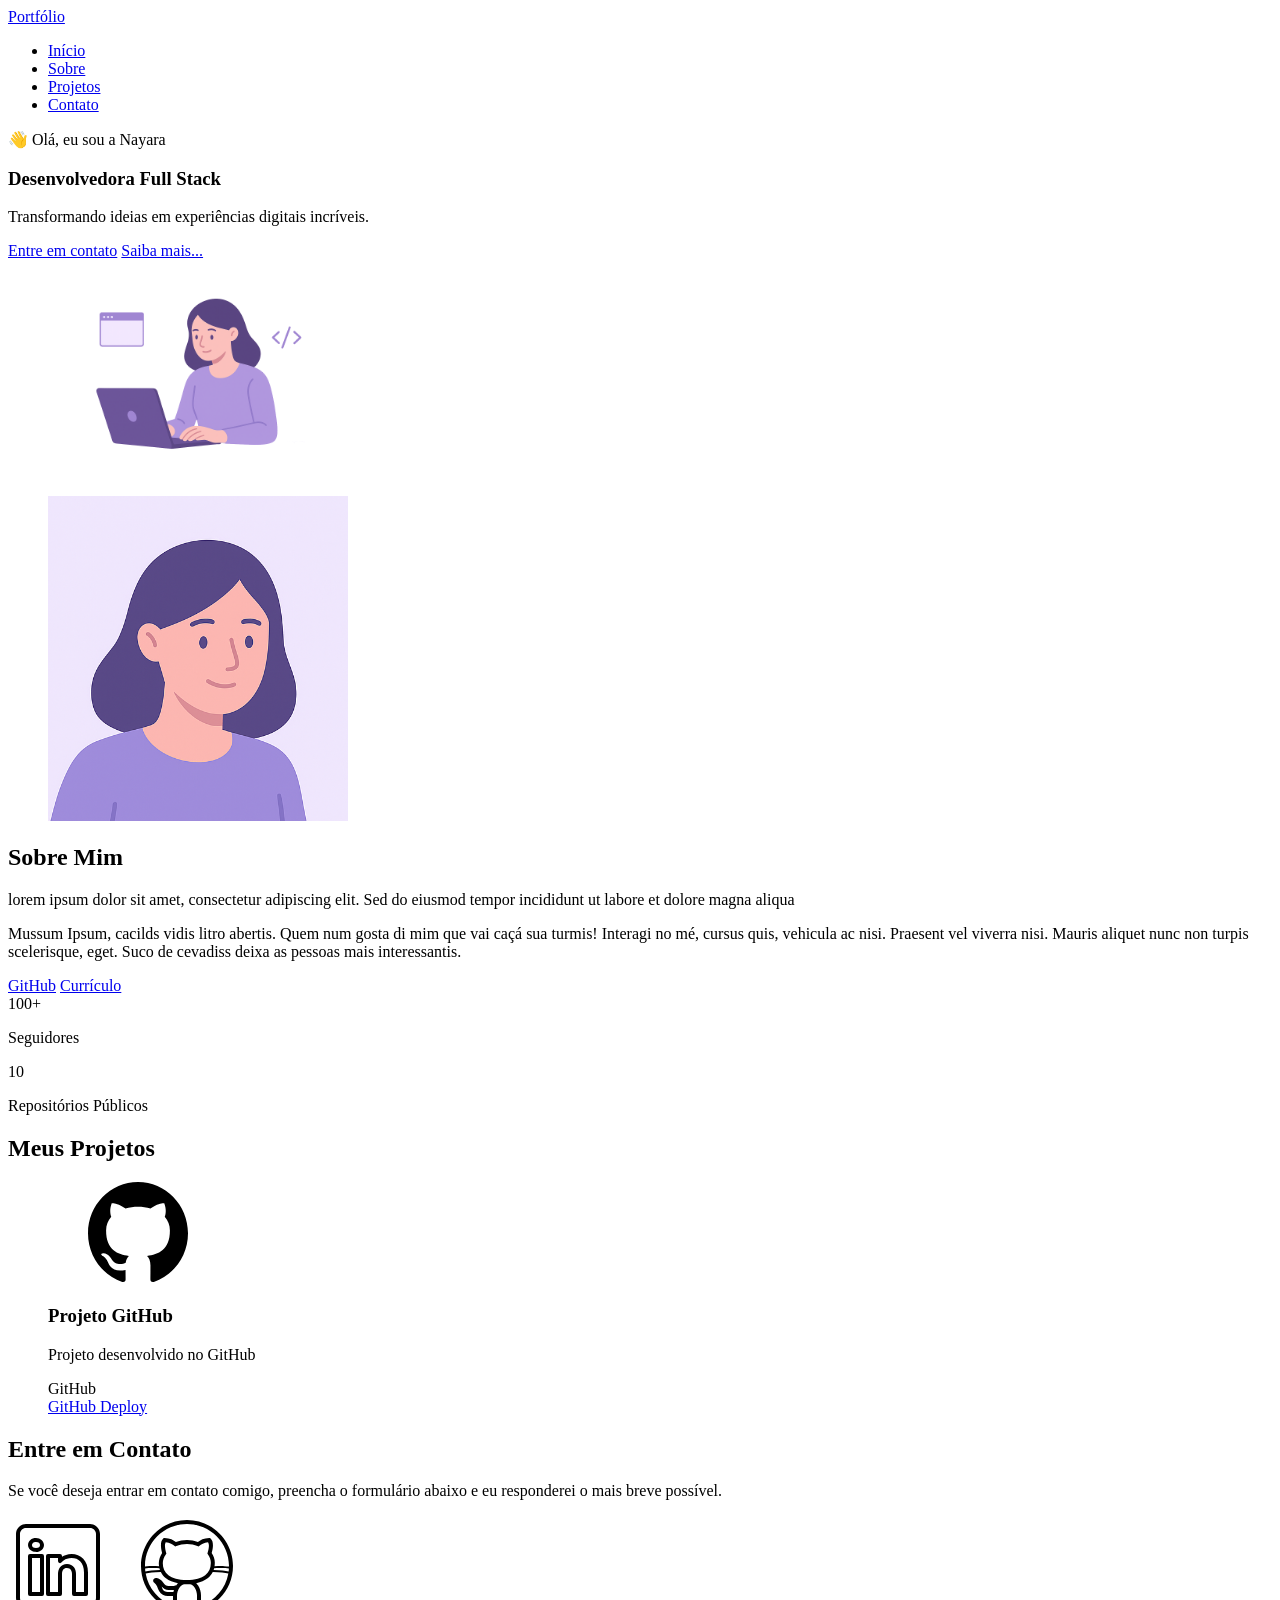
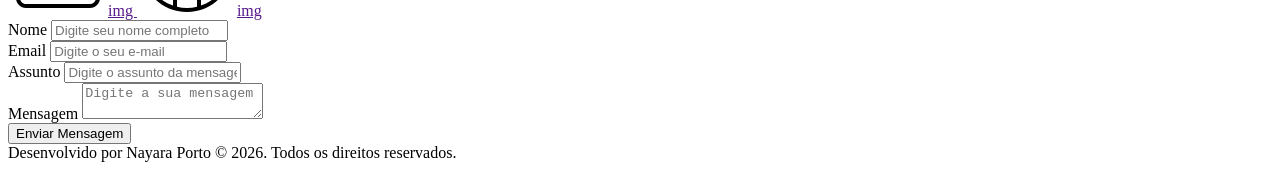
==== index.html @ 45e5b494 ":sparkles: Construção da index" ====
<!DOCTYPE html>
<html lang="pt-br">

<head>

    <meta charset="UTF-8">
    <meta name="viewport" content="width=device-width, initial-scale=1.0">
    <meta name="author" content="Nayara Porto">
    <meta name="robots" content="Portfólio Pessoal da Nayara Porto, 
                desenvolvedor Full Stack especializado em criar experiências 
                digitais incríveis. Conheça meus projetos e entre em contato.">
    <meta name="robots" content="index, follow">

    <link rel="rel" type="image/svg+xml" href="assets/img/favicon.svg">


    <title>Portifólio da Nayara</title>
</head>

<body>
    <!-- Cabeçalho da página -->
    <header>
        <div class="menu-content">
            <!-- Título do Cabeçalho -->
            <a href="index.html" id="titulo">Portfólio</a>

            <!-- Menu de Navegação -->
            <nav>
                <ul class="menu-list">
                    <li><a href="#hero">Início</a></li>
                    <li><a href="#about">Sobre</a></li>
                    <li><a href="#projects">Projetos</a></li>
                    <li><a href="#contact">Contato</a></li>
                </ul>
            </nav>
        </div>
    </header>

    <!-- Seção Principal da Página -->
    <main>
        <section id="hero" class="section-container hero-container">

            <!-- Boas Vindas -->
            <article>
                <span>👋 Olá, eu sou a Nayara</span>
                <h1>Desenvolvedora Full Stack</h1>
                <p>Transformando ideias em experiências digitais incríveis.</p>

                <div class="buttons-container">
                    <a href="#contact" class="botao">Entre em contato</a>
                    <a href="#about" class="botao-outline">Saiba mais...</a>
                </div>

            </article>

            <!-- imagem da Seção Hero -->
            <figure class="hero-image">
                <img src="assets/img/foto_dev_woman.svg" alt="Foto do autor do site" class="float-animation"
                    width="300px">
            </figure>
        </section>

        <!-- Seção Sobre Mim -->
        <section id="about" class="section-container about-container">

            <!-- Imagem da Seção Sobre -->
            <figure class="about-image">
                <img src="assets/img/avatar_dev_woman.svg" alt="Foto - Perfil do autor do site" width="300px">
            </figure>

            <!-- Conteúdo da Seção Sobre -->
            <article class="about-content">
                <h2>Sobre Mim</h2>
                <p>lorem ipsum dolor sit amet, consectetur adipiscing elit. Sed do eiusmod tempor incididunt ut labore
                    et dolore magna aliqua
                </p>
                <p>Mussum Ipsum, cacilds vidis litro abertis. Quem num gosta di mim que vai caçá sua turmis! Interagi no
                    mé, cursus quis, vehicula ac nisi. Praesent vel viverra nisi. Mauris aliquet nunc non turpis
                    scelerisque, eget. Suco de cevadiss deixa as pessoas mais interessantis.</p>

                <!-- Links (GitHub + Cúrriculo) -->
                <div class="about-button-data">

                    <!-- Links -->
                    <div class="buttons-container">
                        <a href="#" target="_blank" class="botao">GitHub</a>
                        <a href="#" target="_blank" class="botao-outline">Currículo</a>
                    </div>

                    <!-- Dados - repositório GitHub -->
                    <div class="data-container">

                        <!-- Número de Seguidores -->
                        <div class="data-item">
                            <span class="data-number">100+</span>
                            <p class="data-label">Seguidores</p>
                        </div>

                        <!-- Número de Repositórios Públicos -->
                        <div class="data-item">
                            <span class="data-number">10</span>
                            <p class="data-label">Repositórios Públicos</p>
                        </div>

                    </div>
                </div>
            </article>
        </section>

        <section id="projects">
            <h2>Meus Projetos</h2>

            <!-- Swiper Container -->
            <div class="swiper projects-swiper">
                <div class="swiper-wrapper">

                    <figure class="swiper-slide">

                        <article class="project-card">

                            <!-- Ícone da Tecnologia padrão do projeto -->
                            <figure class="project-image">
                                <img src="./assets/icons/languages/github.svg" alt="Ícone do GitHub" width="100px">
                            </figure>

                            <!-- Conteúdo do Projeto -->
                            <div class="project-content">

                                <h3>Projeto GitHub</h3>
                                <p>Projeto desenvolvido no GitHub</p>

                                <!-- Tags do Projeto -->
                                <div class="project-tags">
                                    <span class="tag">GitHub</span>
                                </div>

                                <!-- Links do Projeto -->
                                <div class="project-buttons">
                                    <a href="#" target="_blank" class="botao botao-sm">
                                        GitHub
                                    </a>
                                    <a href="#" target="_blank" class="botao-outline botao-sm">
                                        Deploy
                                    </a>
                                </div>

                            </div>

                        </article>

                </div>

            </div>

            <!-- Botões de Navegação -->
            <div class="swiper-button-next"></div>
            <div class="swiper-button-prev"></div>

            <!-- Paginação -->
            <div class="swiper-pagination"></div>

            </div>
        </section>

        <section id="contact" class="section-container contact-container">
            
            <!-- Redes Sociais -->
            <article>
                <h2>Entre em Contato</h2>
                <p>Se você deseja entrar em contato comigo, preencha o formulário abaixo e eu responderei o mais breve possível.</p>

                <!-- Links para Redes Sociais -->
                 <div class="social-container">
                    <a href="" target="_blank">
                        <img src="./assets/icons/social/linkedin.svg" alt="Link para o LinkedIn">img
                    </a>
                    <a href="" target="_blank">
                        <img src="./assets/icons/social/github.svg" alt="Link para o GitHub">img
                    </a>
                 </div>
            </article>
                <!-- Formulário de Contato -->
                <form id="formulario">
                    
                    <label for="nome">Nome</label>
                    <input type="text" id="nome" name="nome" required placeholder="Digite seu nome completo">
                    <span id="nome-error"></span>
                    <br>
                    <label for="email">Email</label>
                    <input type="email" id="email" name="email" required placeholder="Digite o seu e-mail">
                    <span id="erro-email"></span>
                    <br>
                    <label for="assunto">Assunto</label>
                    <input type="text" id="assunto" name="assunto" required placeholder="Digite o assunto da mensagem">
                    <span id="erro-assunto"></span>
                    <br>
                    <label for="mensagem">Mensagem</label>
                    <textarea id="mensagem" name="mensagem" required placeholder="Digite a sua mensagem"></textarea>
                    <span id="erro-mensagem"></span>
                    <br>
                    <button type="submit" class="botao">Enviar Mensagem</button>

                </form>
            
        </section>
        
    </main>

    <!-- Rodapé da página -->
    <footer>
        Desenvolvido por Nayara Porto &copy; 2026. Todos os direitos reservados.
    </footer>

</body>

</html>
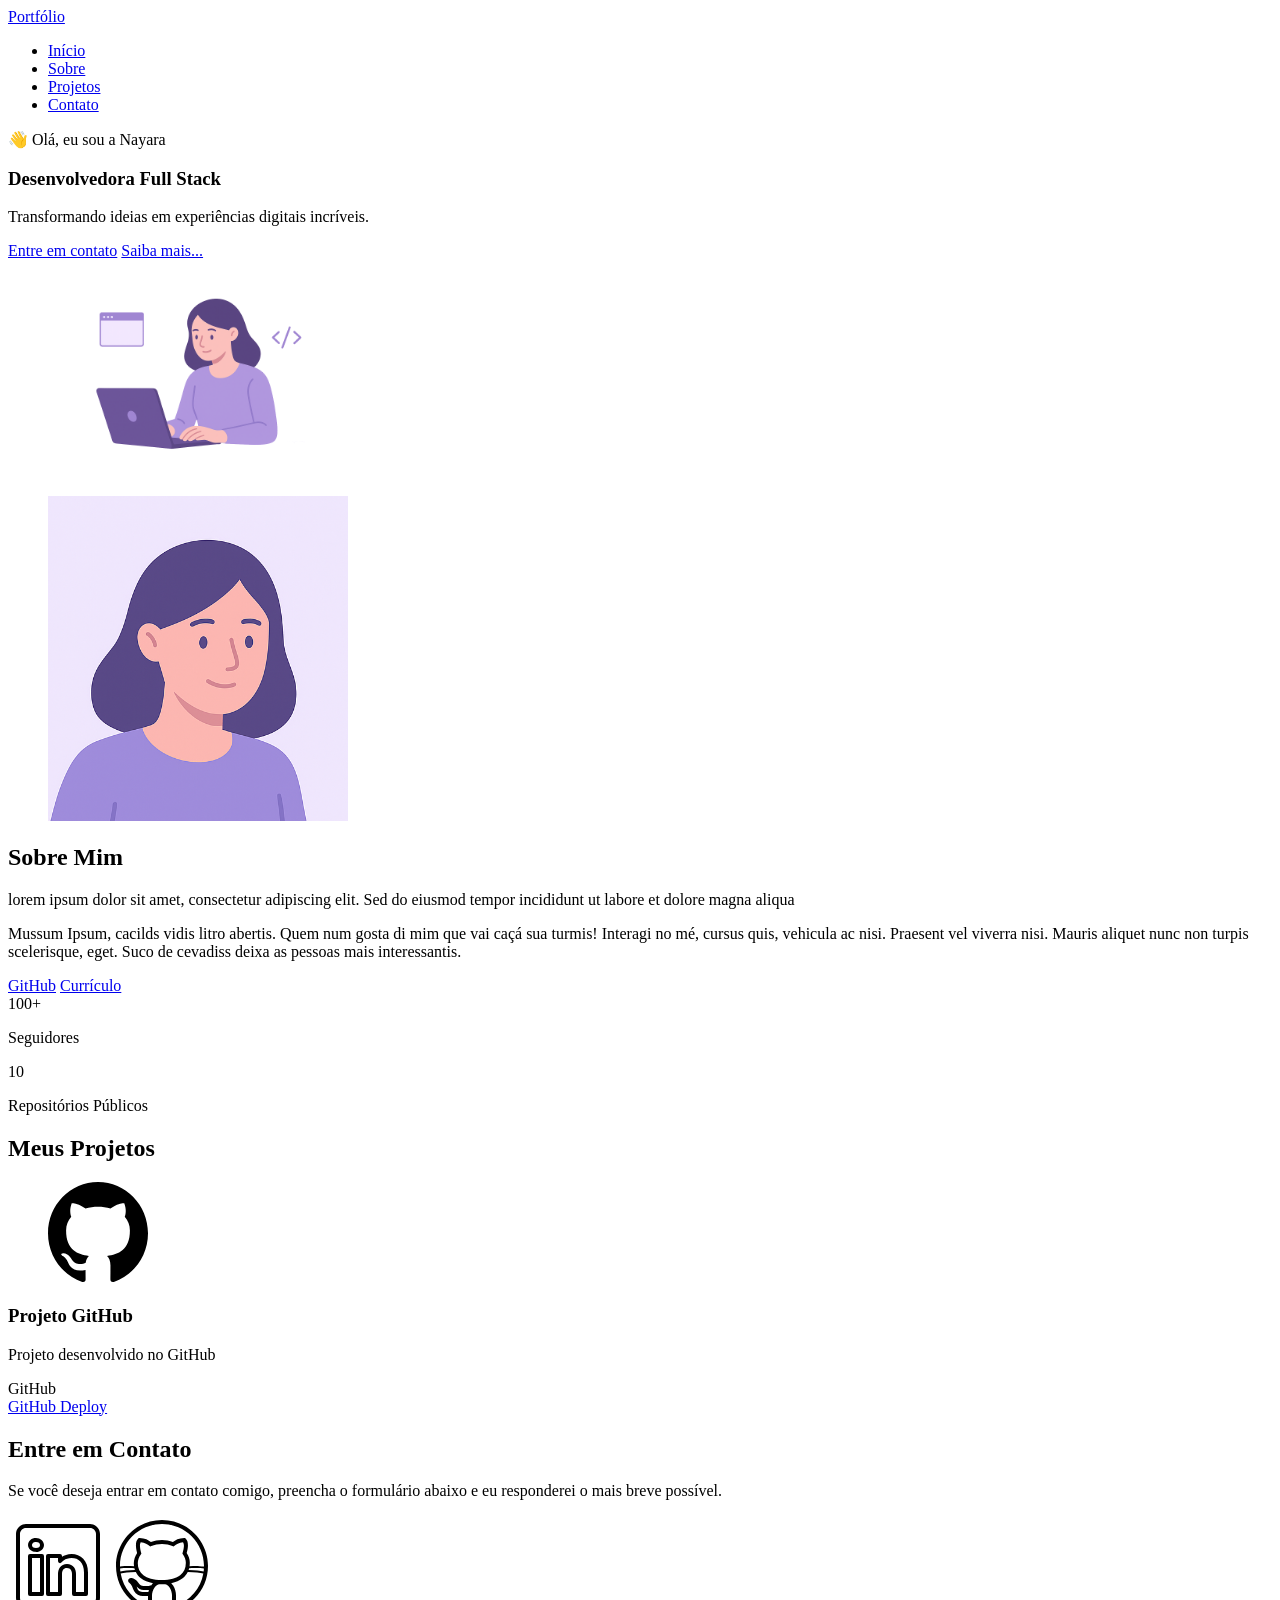
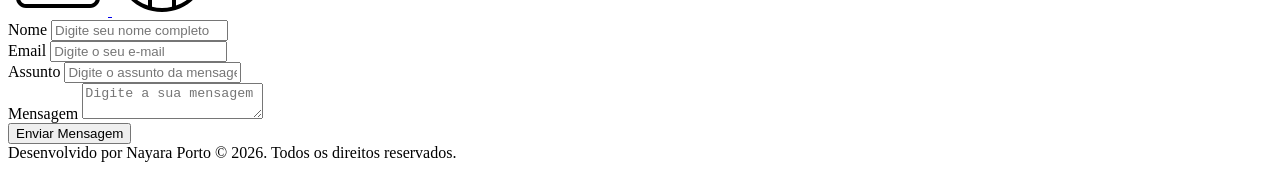
==== commit 0eac399b: "🐛 FIX: Correção da Página Index" ====
--- a/index.html
+++ b/index.html
@@ -11,8 +11,7 @@
                 digitais incríveis. Conheça meus projetos e entre em contato.">
     <meta name="robots" content="index, follow">
 
-    <link rel="rel" type="image/svg+xml" href="assets/img/favicon.svg">
-
+    <link rel="icon" type="image/svg+xml" href="./assets/img/favicon.svg">
 
     <title>Portifólio da Nayara</title>
 </head>
@@ -114,7 +113,7 @@
             <div class="swiper projects-swiper">
                 <div class="swiper-wrapper">
 
-                    <figure class="swiper-slide">
+                    <div class="swiper-slide">
 
                         <article class="project-card">
 
@@ -148,6 +147,8 @@
 
                         </article>
 
+                    </div>
+
                 </div>
 
             </div>
@@ -163,47 +164,48 @@
         </section>
 
         <section id="contact" class="section-container contact-container">
-            
+
             <!-- Redes Sociais -->
             <article>
                 <h2>Entre em Contato</h2>
-                <p>Se você deseja entrar em contato comigo, preencha o formulário abaixo e eu responderei o mais breve possível.</p>
+                <p>Se você deseja entrar em contato comigo, preencha o formulário abaixo e eu responderei o mais breve
+                    possível.</p>
 
                 <!-- Links para Redes Sociais -->
-                 <div class="social-container">
-                    <a href="" target="_blank">
-                        <img src="./assets/icons/social/linkedin.svg" alt="Link para o LinkedIn">img
+                <div class="social-container">
+                    <a href="https://www.linkedin.com/in/nayarabastos" target="_blank">
+                        <img src="./assets/icons/social/linkedin.svg" alt="Link para o LinkedIn">
                     </a>
-                    <a href="" target="_blank">
-                        <img src="./assets/icons/social/github.svg" alt="Link para o GitHub">img
+                    <a href="https://github.com/nayarabastos" target="_blank">
+                        <img src="./assets/icons/social/github.svg" alt="Link para o GitHub">
                     </a>
-                 </div>
+                </div>
             </article>
-                <!-- Formulário de Contato -->
-                <form id="formulario">
-                    
-                    <label for="nome">Nome</label>
-                    <input type="text" id="nome" name="nome" required placeholder="Digite seu nome completo">
-                    <span id="nome-error"></span>
-                    <br>
-                    <label for="email">Email</label>
-                    <input type="email" id="email" name="email" required placeholder="Digite o seu e-mail">
-                    <span id="erro-email"></span>
-                    <br>
-                    <label for="assunto">Assunto</label>
-                    <input type="text" id="assunto" name="assunto" required placeholder="Digite o assunto da mensagem">
-                    <span id="erro-assunto"></span>
-                    <br>
-                    <label for="mensagem">Mensagem</label>
-                    <textarea id="mensagem" name="mensagem" required placeholder="Digite a sua mensagem"></textarea>
-                    <span id="erro-mensagem"></span>
-                    <br>
-                    <button type="submit" class="botao">Enviar Mensagem</button>
-
-                </form>
-            
-        </section>
-        
+            <!-- Formulário de Contato -->
+            <form id="formulario">
+
+                <label for="nome">Nome</label>
+                <input type="text" id="nome" name="nome" required placeholder="Digite seu nome completo">
+                <span id="nome-error"></span>
+                <br>
+                <label for="email">Email</label>
+                <input type="email" id="email" name="email" required placeholder="Digite o seu e-mail">
+                <span id="erro-email"></span>
+                <br>
+                <label for="assunto">Assunto</label>
+                <input type="text" id="assunto" name="assunto" required placeholder="Digite o assunto da mensagem">
+                <span id="erro-assunto"></span>
+                <br>
+                <label for="mensagem">Mensagem</label>
+                <textarea id="mensagem" name="mensagem" required placeholder="Digite a sua mensagem"></textarea>
+                <span id="erro-mensagem"></span>
+                <br>
+                <button type="submit" class="botao">Enviar Mensagem</button>
+
+            </form>
+
+        </section>
+
     </main>
 
     <!-- Rodapé da página -->
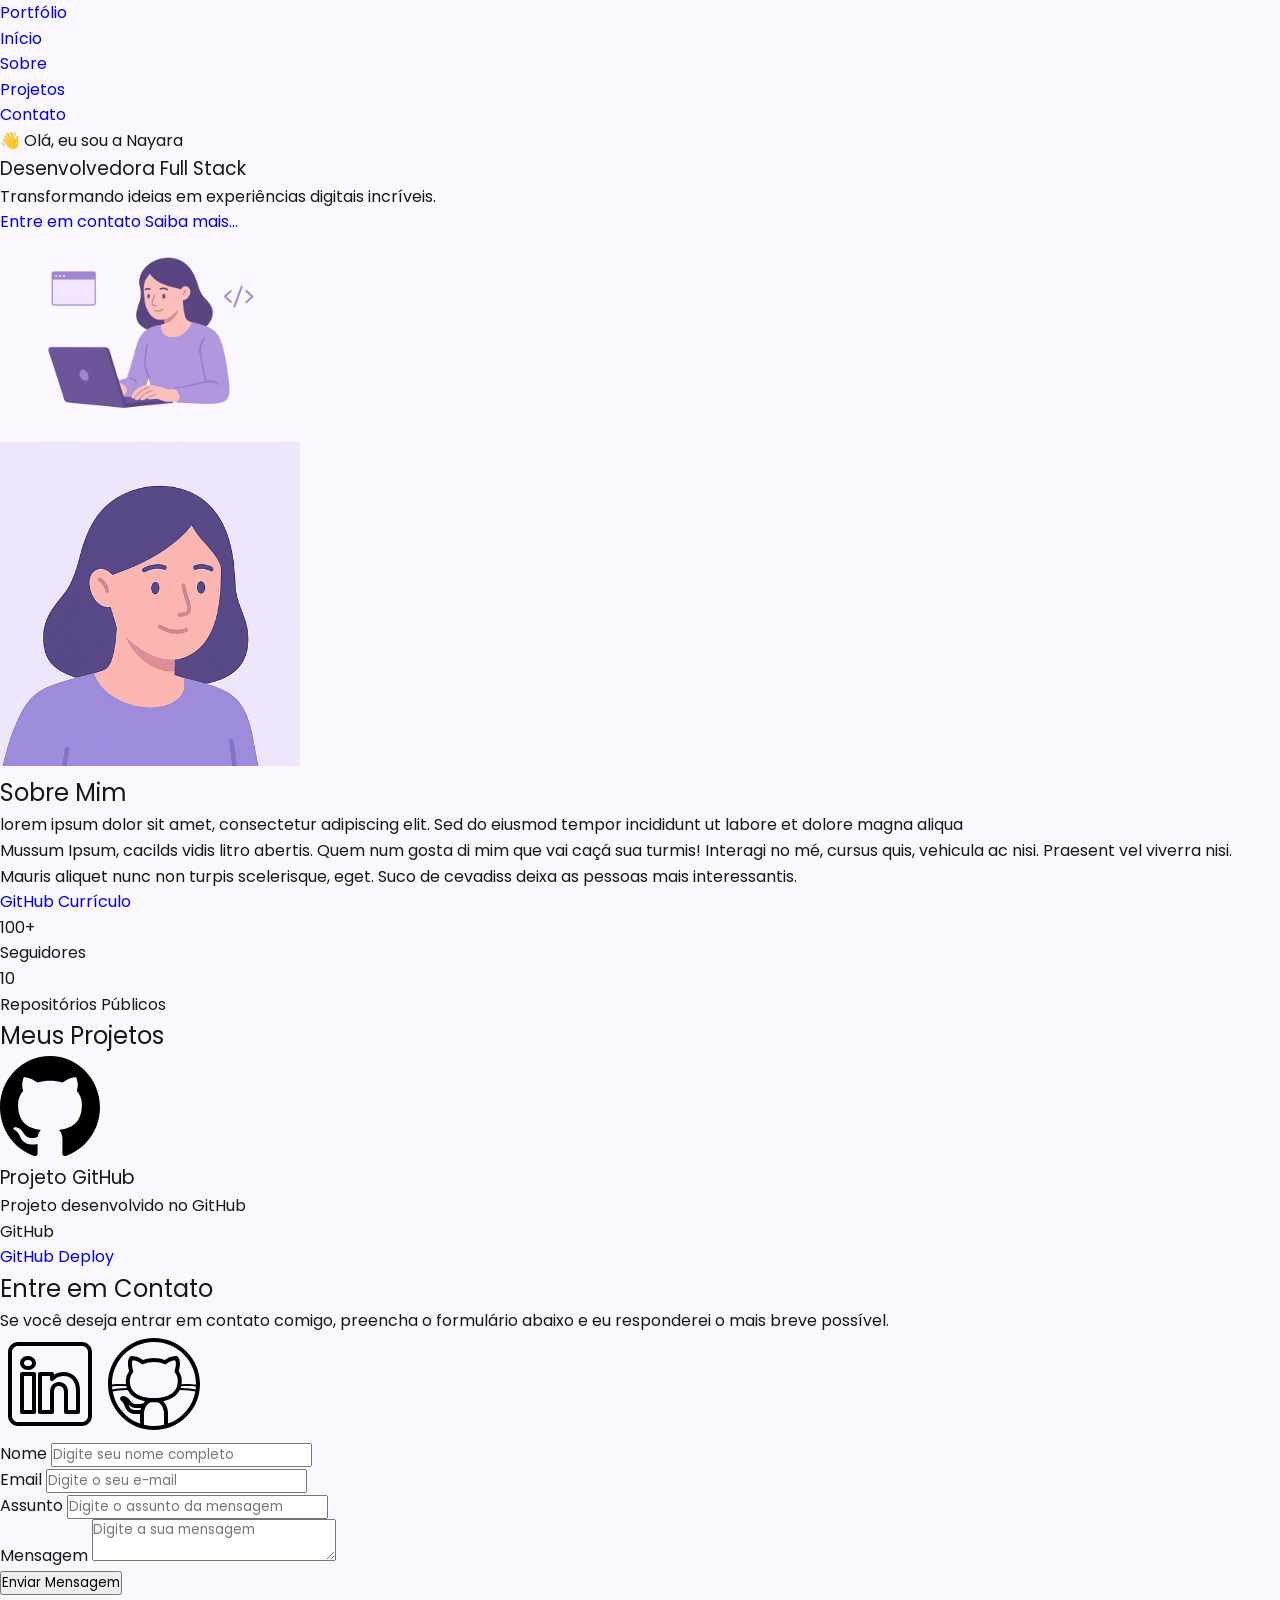
==== commit 276b4e99: "💄 UI: Estilização da Página" ====
--- a/index.html
+++ b/index.html
@@ -2,6 +2,13 @@
 <html lang="pt-br">
 
 <head>
+
+    <!-- Fontes do Google -->
+    <link rel="preconnect" href="https://fonts.googleapis.com">
+    <link rel="preconnect" href="https://fonts.gstatic.com" crossorigin>
+
+    <!-- Fonte do Google - Poppins -->
+    <link href="https://fonts.googleapis.com/css2?family=Poppins&display=swap" rel="stylesheet">
 
     <meta charset="UTF-8">
     <meta name="viewport" content="width=device-width, initial-scale=1.0">
@@ -12,6 +19,9 @@
     <meta name="robots" content="index, follow">
 
     <link rel="icon" type="image/svg+xml" href="./assets/img/favicon.svg">
+
+    <!-- CSS principal da Página -->
+    <link rel="stylesheet" href="./assets/css/styles.css">
 
     <title>Portifólio da Nayara</title>
 </head>
--- a/assets/css/styles.css
+++ b/assets/css/styles.css
@@ -0,0 +1,76 @@
+* {
+    margin: 0;
+    padding: 0;
+    box-sizing: border-box;
+    font-family: 'Poppins', sans-serif;
+    font-weight: 400;
+    text-decoration: none;
+    outline: none;
+}
+
+/* Variáveis */
+:root {
+    /* Paleta de Cores - Purple */
+    --purple-50: #f4eaff;
+    --purple-100: #e9dcfa;
+    --purple-200: #cdb3f0;
+    --purple-300: #b186e5;
+    --purple-400: #9460db;
+    --purple-500: #6b36c8;
+    --purple-600: #5b2ca0;
+    --purple-700: #4c2177;
+    --purple-800: #441f88;
+    --purple-900: #2a0e4d;
+    --purple-950: #1a0730;
+ 
+    /* Cores Neutras */
+    --gray-200: #e8e8e8;
+    --gray-400: #505861;
+    --black: #171717;
+    --white: #FAF7FF;
+ 
+    /* Cores de Estado */
+    --error: #e63946;
+ 
+    /* Sombras */
+    --shadow-sm: 0 0.25rem 0.5rem rgba(0, 0, 0, 0.05);
+    --shadow-md: 0 0.25rem 0.75rem rgba(107, 54, 200, 0.3);
+    --shadow-lg: 0 0.5rem 1.5rem rgba(107, 54, 200, 0.2);
+ 
+    /* Espaçamentos */
+    --spacing-xs: 0.5rem;
+    --spacing-sm: 1rem;
+    --spacing-md: 1.5rem;
+    --spacing-lg: 2rem;
+    --spacing-xl: 3rem;
+    --spacing-2xl: 4rem;
+ 
+    /* Tamanhos de Fonte */
+    --text-sm: 0.75rem;
+    --text-base: 1rem;
+    --text-lg: 1.25rem;
+    --text-xl: 1.5rem;
+    --text-2xl: 2rem;
+    --text-3xl: 2.5rem;
+ 
+    /* Border Radius */
+    --radius-sm: 0.25rem;
+    --radius-md: 0.5rem;
+    --radius-lg: 1rem;
+    --radius-xl: 2rem;
+    --radius-full: 50%;
+ 
+    /* Animação Padrão */
+    --transition-default: all 0.3s ease;
+}
+
+html {
+    scroll-behavior: smooth;
+}
+
+body{
+    min-height: 100vh;
+    background-color: var(--white);
+    line-height: 1.6;
+    color: var(--black);
+}
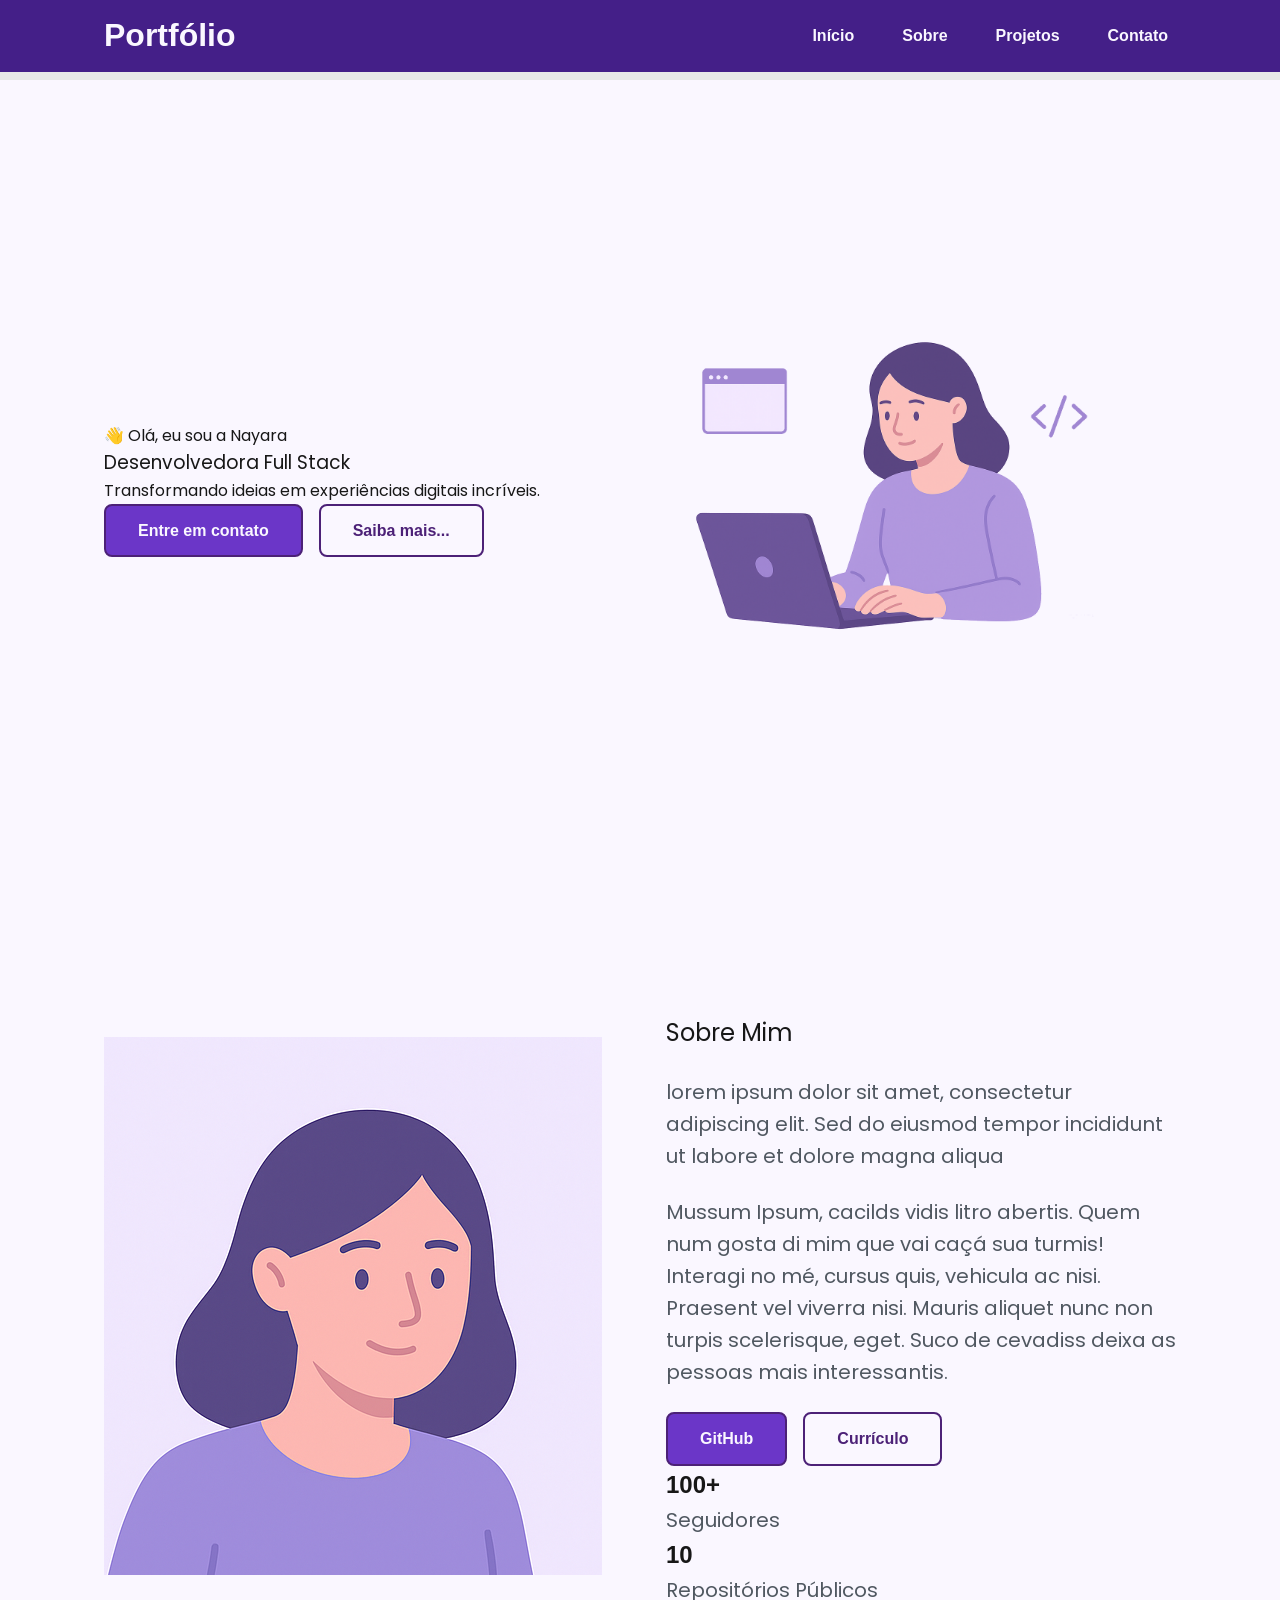
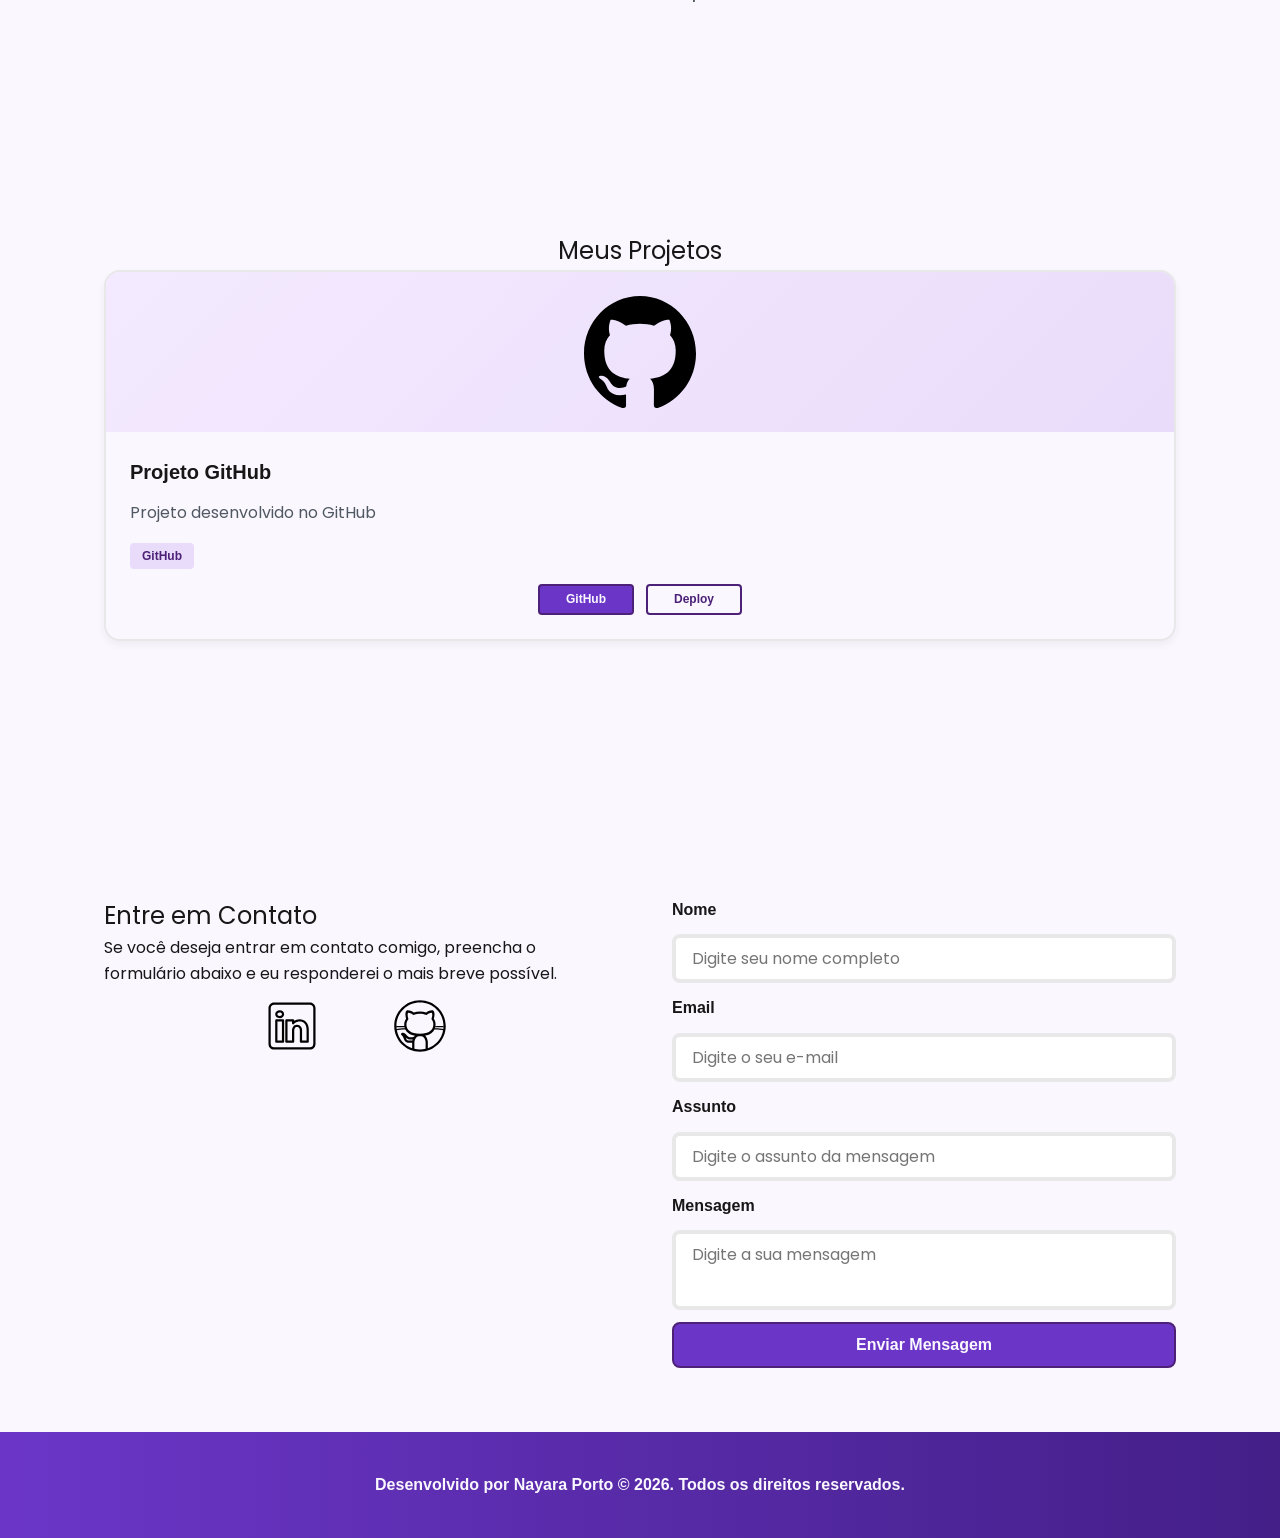
==== commit 5e518f22: "💄 UI:  Finalizando Estilização do Projeto" ====
--- a/index.html
+++ b/index.html
@@ -64,8 +64,7 @@
 
             <!-- imagem da Seção Hero -->
             <figure class="hero-image">
-                <img src="assets/img/foto_dev_woman.svg" alt="Foto do autor do site" class="float-animation"
-                    width="300px">
+                <img src="assets/img/foto_dev_woman.svg" alt="Foto do autor do site" class="float-animation">
             </figure>
         </section>
 
@@ -74,7 +73,7 @@
 
             <!-- Imagem da Seção Sobre -->
             <figure class="about-image">
-                <img src="assets/img/avatar_dev_woman.svg" alt="Foto - Perfil do autor do site" width="300px">
+                <img src="assets/img/avatar_dev_woman.svg" alt="Foto - Perfil do autor do site" >
             </figure>
 
             <!-- Conteúdo da Seção Sobre -->
@@ -116,7 +115,7 @@
             </article>
         </section>
 
-        <section id="projects">
+        <section id="projects" class="section-container projects-container">
             <h2>Meus Projetos</h2>
 
             <!-- Swiper Container -->
@@ -129,7 +128,7 @@
 
                             <!-- Ícone da Tecnologia padrão do projeto -->
                             <figure class="project-image">
-                                <img src="./assets/icons/languages/github.svg" alt="Ícone do GitHub" width="100px">
+                                <img src="./assets/icons/languages/github.svg" alt="Ícone do GitHub">
                             </figure>
 
                             <!-- Conteúdo do Projeto -->
@@ -183,10 +182,10 @@
 
                 <!-- Links para Redes Sociais -->
                 <div class="social-container">
-                    <a href="https://www.linkedin.com/in/nayarabastos" target="_blank">
+                    <a href="https://www.linkedin.com/in/nayara-bastos-porto/" target="_blank" class="social-icon">
                         <img src="./assets/icons/social/linkedin.svg" alt="Link para o LinkedIn">
                     </a>
-                    <a href="https://github.com/nayarabastos" target="_blank">
+                    <a href="https://github.com/nayarabastos" target="_blank" class="social-icon">
                         <img src="./assets/icons/social/github.svg" alt="Link para o GitHub">
                     </a>
                 </div>
@@ -197,23 +196,23 @@
                 <label for="nome">Nome</label>
                 <input type="text" id="nome" name="nome" required placeholder="Digite seu nome completo">
                 <span id="nome-error"></span>
-                <br>
+                
                 <label for="email">Email</label>
                 <input type="email" id="email" name="email" required placeholder="Digite o seu e-mail">
                 <span id="erro-email"></span>
-                <br>
+                
                 <label for="assunto">Assunto</label>
                 <input type="text" id="assunto" name="assunto" required placeholder="Digite o assunto da mensagem">
                 <span id="erro-assunto"></span>
-                <br>
+                
                 <label for="mensagem">Mensagem</label>
                 <textarea id="mensagem" name="mensagem" required placeholder="Digite a sua mensagem"></textarea>
                 <span id="erro-mensagem"></span>
-                <br>
+                
                 <button type="submit" class="botao">Enviar Mensagem</button>
 
             </form>
-
+            
         </section>
 
     </main>
--- a/assets/css/styles.css
+++ b/assets/css/styles.css
@@ -22,21 +22,21 @@
     --purple-800: #441f88;
     --purple-900: #2a0e4d;
     --purple-950: #1a0730;
- 
+
     /* Cores Neutras */
     --gray-200: #e8e8e8;
     --gray-400: #505861;
     --black: #171717;
     --white: #FAF7FF;
- 
+
     /* Cores de Estado */
     --error: #e63946;
- 
+
     /* Sombras */
     --shadow-sm: 0 0.25rem 0.5rem rgba(0, 0, 0, 0.05);
     --shadow-md: 0 0.25rem 0.75rem rgba(107, 54, 200, 0.3);
     --shadow-lg: 0 0.5rem 1.5rem rgba(107, 54, 200, 0.2);
- 
+
     /* Espaçamentos */
     --spacing-xs: 0.5rem;
     --spacing-sm: 1rem;
@@ -44,7 +44,7 @@
     --spacing-lg: 2rem;
     --spacing-xl: 3rem;
     --spacing-2xl: 4rem;
- 
+
     /* Tamanhos de Fonte */
     --text-sm: 0.75rem;
     --text-base: 1rem;
@@ -52,14 +52,14 @@
     --text-xl: 1.5rem;
     --text-2xl: 2rem;
     --text-3xl: 2.5rem;
- 
+
     /* Border Radius */
     --radius-sm: 0.25rem;
     --radius-md: 0.5rem;
     --radius-lg: 1rem;
     --radius-xl: 2rem;
     --radius-full: 50%;
- 
+
     /* Animação Padrão */
     --transition-default: all 0.3s ease;
 }
@@ -68,9 +68,498 @@
     scroll-behavior: smooth;
 }
 
-body{
+body {
+    display: flex;
+    flex-direction: column;
     min-height: 100vh;
     background-color: var(--white);
     line-height: 1.6;
     color: var(--black);
+}
+
+main {
+    flex: 1;
+}
+
+.section-container {
+    max-width: 70rem;
+    margin: 0 auto;
+    padding: var(--spacing-xl) var(--spacing-md);
+    scroll-margin-top: 6rem;
+}
+
+/* Botões */
+
+.buttons-container {
+    display: flex;
+    gap: var(--spacing-sm);
+}
+
+.botao,
+.botao-outline {
+    display: inline-block;
+    padding: 0.75rem 2rem;
+    border: 0.15rem solid transparent;
+    border-radius: var(--radius-md);
+    font-size: var(--text-base);
+    font-weight: 600;
+    text-align: center;
+    cursor: pointer;
+    transition: var(--transition-default);
+}
+
+.botao {
+    border-color: var(--purple-700);
+    background-color: var(--purple-500);
+    color: var(--white);
+}
+
+.botao:hover {
+    border-color: var(--purple-800);
+    background-color: var(--purple-700);
+    box-shadow: var(--shadow-md);
+    box-shadow: var(--shadow-md);
+    transform: translateY(-0.25rem);
+}
+
+.botao-outline {
+    border-color: var(--purple-700);
+    background-color: transparent;
+    color: var(--purple-700);
+}
+
+.botao-outline:hover {
+    border-color: var(--purple-700);
+    background-color: var(--purple-500);
+    color: var(--white);
+    transform: translateY(-0.25rem);
+}
+
+/* Botões pequenos - Card Projetos */
+
+.botao.botao-sm,
+
+.botao-outline.botao-sm {
+    min-width: 6rem;
+    padding: 0.25rem var(--spacing-sm);
+    border-width: 0.125rem;
+    border-radius: 0.25rem;
+    font-size: var(--text-sm);
+}
+
+/* Seção Header - Cabeçalho e Menu */
+
+header {
+    position: sticky;
+    top: 0;
+    z-index: 1000;
+    width: 100%;
+    height: 5rem;
+    border-bottom: var(--spacing-xs) solid var(--gray-200);
+    box-shadow: var(--purple-800);
+    background-color: var(--purple-800);
+}
+
+header a {
+    font-weight: 600;
+    color: var(--white);
+    transition: color 0.3s ease;
+}
+
+header a:hover {
+    color: var(--purple-100);
+}
+
+#titulo {
+    font-size: var(--text-2xl);
+    font-weight: 700;
+}
+
+.menu-content {
+    display: flex;
+    justify-content: space-between;
+    align-items: center;
+    max-width: 70rem;
+    height: 100%;
+    margin: 0 auto;
+    padding: 0 var(--spacing-md);
+}
+
+.menu-list {
+    display: flex;
+    gap: var(--spacing-lg);
+    list-style: none;
+}
+
+.menu-list a {
+    padding: var(--spacing-xs);
+}
+
+.hero-container {
+    display: flex;
+    align-items: center;
+    gap: var(--spacing-2xl);
+    min-height: calc(100vh - 5rem);
+}
+
+.hero-content {
+    display: flex;
+    flex-direction: column;
+    flex: 1;
+    gap: var(--spacing-md);
+}
+
+.hero-content span {
+    font-size: var(--text-xl);
+    font-weight: 700;
+}
+
+.hero-content h1 {
+    font-size: var(--text-3xl);
+    font-weight: 700;
+}
+
+/* Configurando todos os Paragrafos */
+.hero-content p,
+.about-content p,
+.contact-content p {
+    font-size: var(--text-lg);
+    color: var(--gray-400);
+}
+
+.hero-image {
+    display: flex;
+    justify-content: center;
+    flex: 1;
+}
+
+.hero-image img {
+    width: 100%;
+    max-width: 100%;
+    border-radius: var(--radius-xl);
+}
+
+/* Animação Flutuante */
+@keyframes float {
+
+    0%,
+    100% {
+        transform: translateY(0);
+    }
+
+    50% {
+        transform: translateY(-1.25rem);
+    }
+}
+
+/* Usa animação */
+.float-animation {
+    animation: float 3s ease-in-out infinite;
+}
+
+/* About */
+.about-container {
+    display: flex;
+    align-items: center;
+    gap: var(--spacing-2xl);
+    min-height: calc(100vh - 5rem);
+}
+
+.about-content {
+    display: flex;
+    flex-direction: column;
+    flex: 1;
+    gap: var(--spacing-md);
+}
+
+.about-content span {
+    font-size: var(--text-xl);
+    font-weight: 700;
+}
+
+.about-content h1 {
+    font-size: var(--text-3xl);
+    font-weight: 700;
+}
+
+/* Projects */
+.projects-container {
+    scroll-margin-top: 3rem;
+    margin: var(--spacing-2xl) auto;
+    text-align: center;
+}
+
+.projects-swipper {
+    position: relative;
+    width: 100%;
+    padding: var(--spacing-sm) var(--spacing-xl) var(--spacing-2xl) var(--spacing-xl);
+    overflow: hidden;
+}
+
+/* Card Projetos */
+.project-card {
+    display: flex;
+    flex-direction: column;
+    width: 100%;
+    height: 100%;
+    border: 0.15rem solid var(--gray-200);
+    border-radius: var(--radius-lg);
+    background-color: var(--white);
+    box-shadow: var(--shadow-sm);
+    overflow: hidden;
+    transition: var(--transition-default);
+}
+
+.project-card:hover {
+    box-shadow: var(--spacing-lg);
+}
+
+.project-image {
+    display: flex;
+    justify-content: center;
+    align-items: center;
+    width: 100%;
+    height: 10rem;
+    overflow: hidden;
+    background: linear-gradient(135deg, var(--purple-50) 0%, var(--purple-100) 100%);
+}
+
+.project-image img {
+    width: 75%;
+    height: 75%;
+    max-width: 7rem;
+    max-height: 7rem;
+    object-fit: contain;
+    transition: transform 0.3s ease;
+}
+
+.project-content {
+    display: flex;
+    flex-direction: column;
+    flex: 1;
+    padding: var(--spacing-md);
+    text-align: left;
+}
+
+.project-content h3 {
+    font-size: var(--text-lg);
+    font-weight: 700;
+    margin-bottom: 0.75rem;
+}
+
+.project-content p {
+    flex: 1;
+    font-size: var(--text-base);
+    color: var(--gray-400);
+    margin-bottom: var(--spacing-sm);
+}
+
+.project-tag {
+    display: flex;
+    flex-wrap: wrap;
+    gap: var(--spacing-xs);
+}
+
+.tag {
+    padding: 0.375rem 0.75rem;
+    border-radius: var(--radius-sm);
+    background-color: var(--purple-100);
+    font-size: var(--text-sm);
+    font-weight: 600;
+    color: var(--purple-700);
+}
+
+.project-buttons {
+    display: flex;
+    justify-content: center;
+    align-items: center;
+    gap: 0.75rem;
+    margin-top: var(--spacing-sm);
+}
+
+/* Configuração do Swiper */
+.swiper-wrapper {
+    align-items: stretch;
+}
+
+.swiper-slide {
+    display: flex;
+    height: auto;
+}
+
+/* Botões do Swiper (navegação) */
+.swiper-button-next,
+.swiper-button-prev {
+    width: 3rem;
+    height: 3rem;
+}
+
+.swiper-button-next:after,
+.swiper-button-prev:after {
+    font-size: var(--text-lg);
+    color: var(--purple-500);
+}
+
+.swiper-button-next:hover:after,
+.swiper-button-prev:hover:after {
+    color: var(--purple-800);
+}
+
+/* Indicadores de paginação */
+.swiper-pagination-bullet {
+    width: 0.75rem;
+    height: 0.75rem;
+    background-color: var(--gray-200);
+    opacity: 1;
+}
+
+.swiper-pagination-bullet-active {
+    width: var(--spacing-lg);
+    border-radius: var(--radius-sm);
+    background-color: var(--purple-500);
+}
+
+/* Seção de Contatos */
+.contact-container {
+    display: grid;
+    grid-template-columns: 1fr 1fr;
+    gap: var(--spacing-2xl);
+    padding-bottom: var(--spacing-2xl);
+}
+
+/* Redes Sociais */
+.contact-info h2 {
+    margin-bottom: var(--spacing-md);
+}
+
+.contact-info p {
+    margin-bottom: var(--spacing-lg);
+}
+
+.social-container {
+    display: flex;
+    justify-content: center;
+    gap: var(--spacing-xl);
+}
+
+.social-icon {
+    width: 5rem;
+    height: 5rem;
+    padding: 0.75rem;
+    border-radius: var(--radius-md);
+    transition: var(--transition-default);
+}
+
+.social-icon img {
+    width: 100%;
+    filter: brightness(0) saturate(100%);
+    transition: var(--transition-default);
+}
+
+.social-icon img:hover {
+    filter: brightness(0) saturate(100%) invert(42%) sepia(93%) saturate(1352%) hue-rotate(243deg) brightness(79%) contrast(91%);
+}
+
+/* Formulário de Contato*/
+form {
+    display: flex;
+    flex-direction: column;
+    gap: 0.75rem;
+}
+
+form label {
+    font-weight: 600;
+    font-size: var(--text-base);
+}
+
+form input,
+form textarea {
+    width: 100%;
+    padding: 0.5rem var(--spacing-sm);
+    border: 0.25rem solid var(--gray-200);
+    border-radius: var(--radius-md);
+    font-family: inherit;
+    font-size: var(--text-base);
+    transition: border-color 0.3s ease;
+}
+
+form input:focus,
+form textarea:focus {
+    border-color: var(--purple-500);
+    outline: none;
+}
+
+form textarea {
+    resize: none;
+    min-height: 5rem;
+}
+
+form span {
+    margin-top: -0.75rem;
+    color: var(--error);
+    font-size: var(--text-sm);
+}
+
+/* Footer */
+footer {
+    padding: 2.5rem;
+    background: linear-gradient(to right, var(--purple-500), var(--purple-800));
+    font-weight: 600;
+    text-align: center;
+    color: var(--white);
+}
+
+
+/* Página de Sucesso */
+.success-container {
+    display: flex;
+    flex-direction: column;
+    align-items: center;
+    justify-content: center;
+    width: 100%;
+    min-height: var(--spacing-xl) var(--spacing-md);
+    padding: var(--spacing-xl) var(--spacing-md);
+}
+
+.success-content {
+    display: flex;
+    flex-direction: column;
+    align-items: center;
+    gap: var(--spacing-md);
+    max-width: 37.5rem;
+    text-align: center;
+}
+
+.success-content h1 {
+    font-size: var(--text-3xl);
+    font-weight: 700;
+    color: var(--purple-800);
+}
+
+.success-content h2 {
+    font-size: var(--text-lg);
+    color: var(--gray-400);
+}
+
+.success-icon {
+    display: flex;
+    align-items: center;
+    justify-content: center;
+    width: 7.5rem;
+    height: 7.5rem;
+    border-radius: var(--radius-full);
+    background-color: var(--purple-100);
+}
+
+.success-icon img {
+    width: 6rem;
+    height: 6rem;
+    filter: brightness (0) 
+            saturate (100%) 
+            invert(11%) 
+            sepia (69%) 
+            saturate (3759%) 
+            hue-rotate(256deg) 
+            brightness (101%) 
+            contrast(96%);
 }
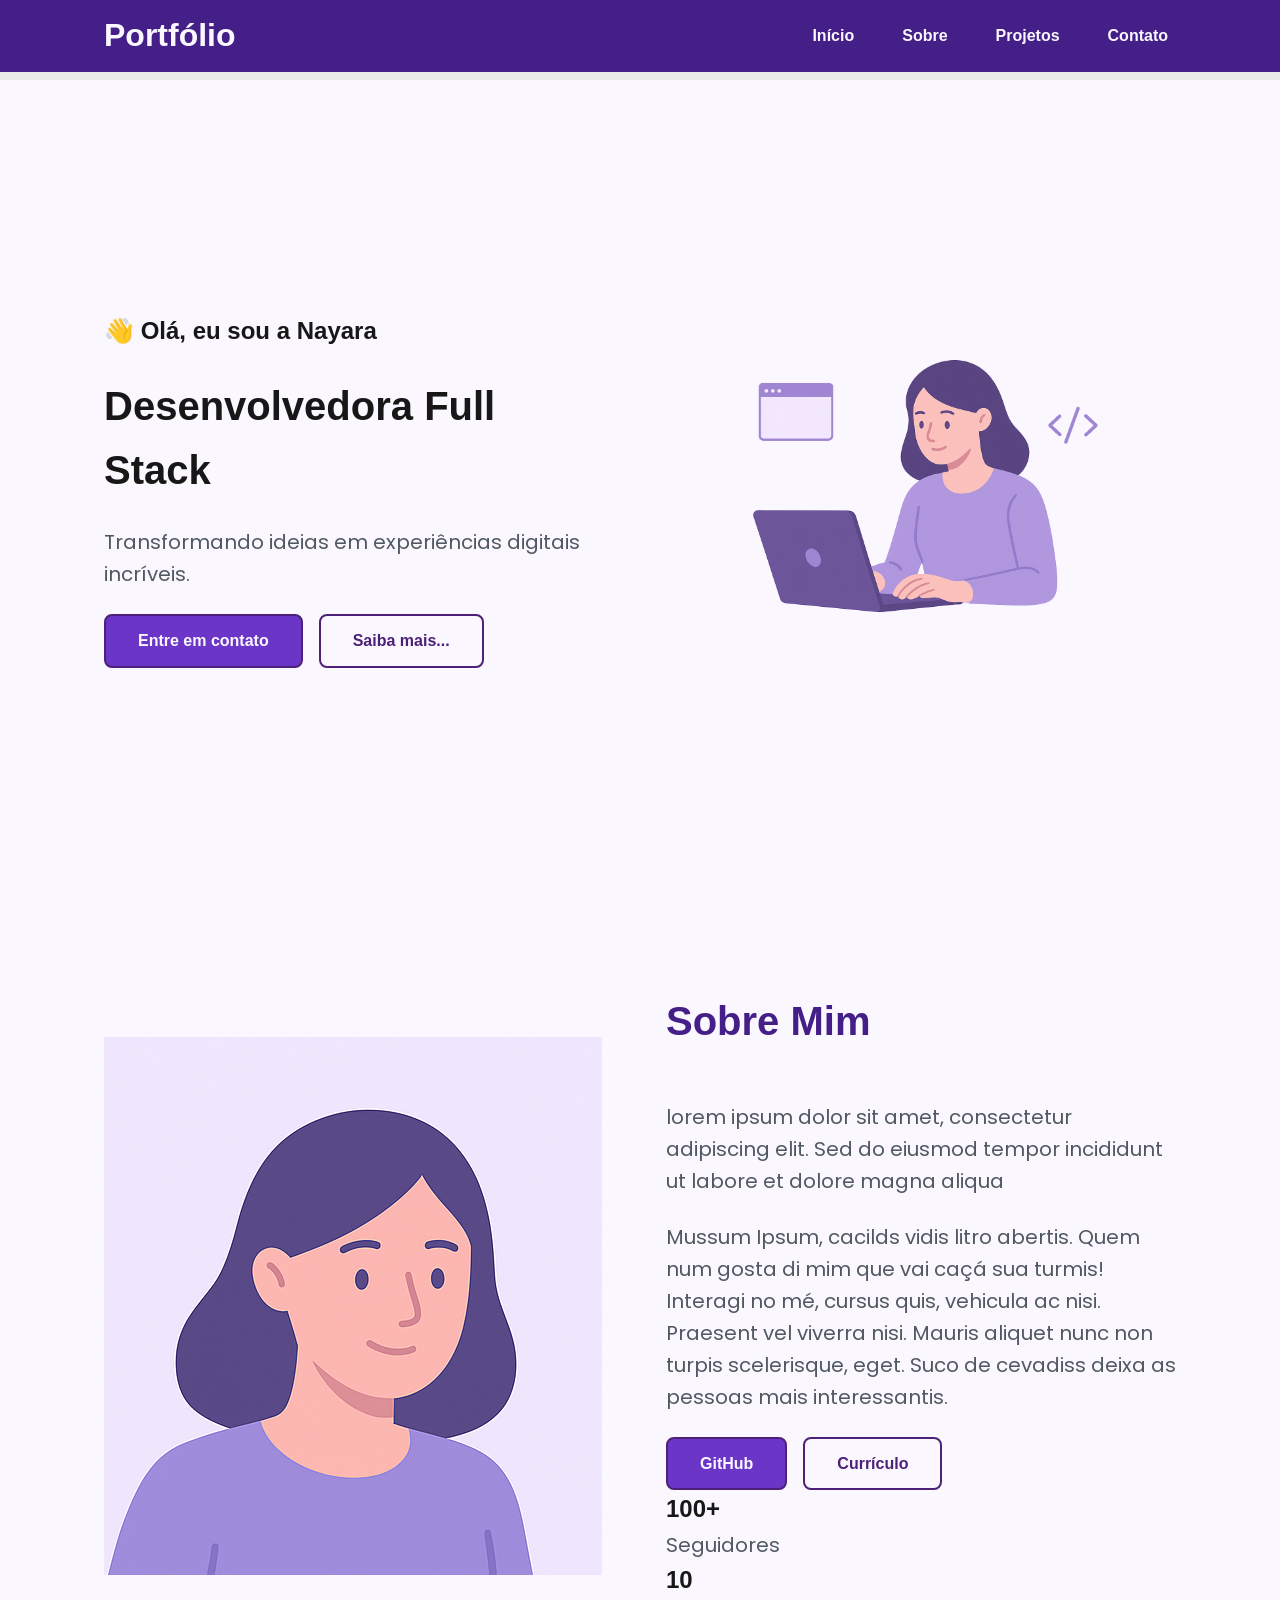
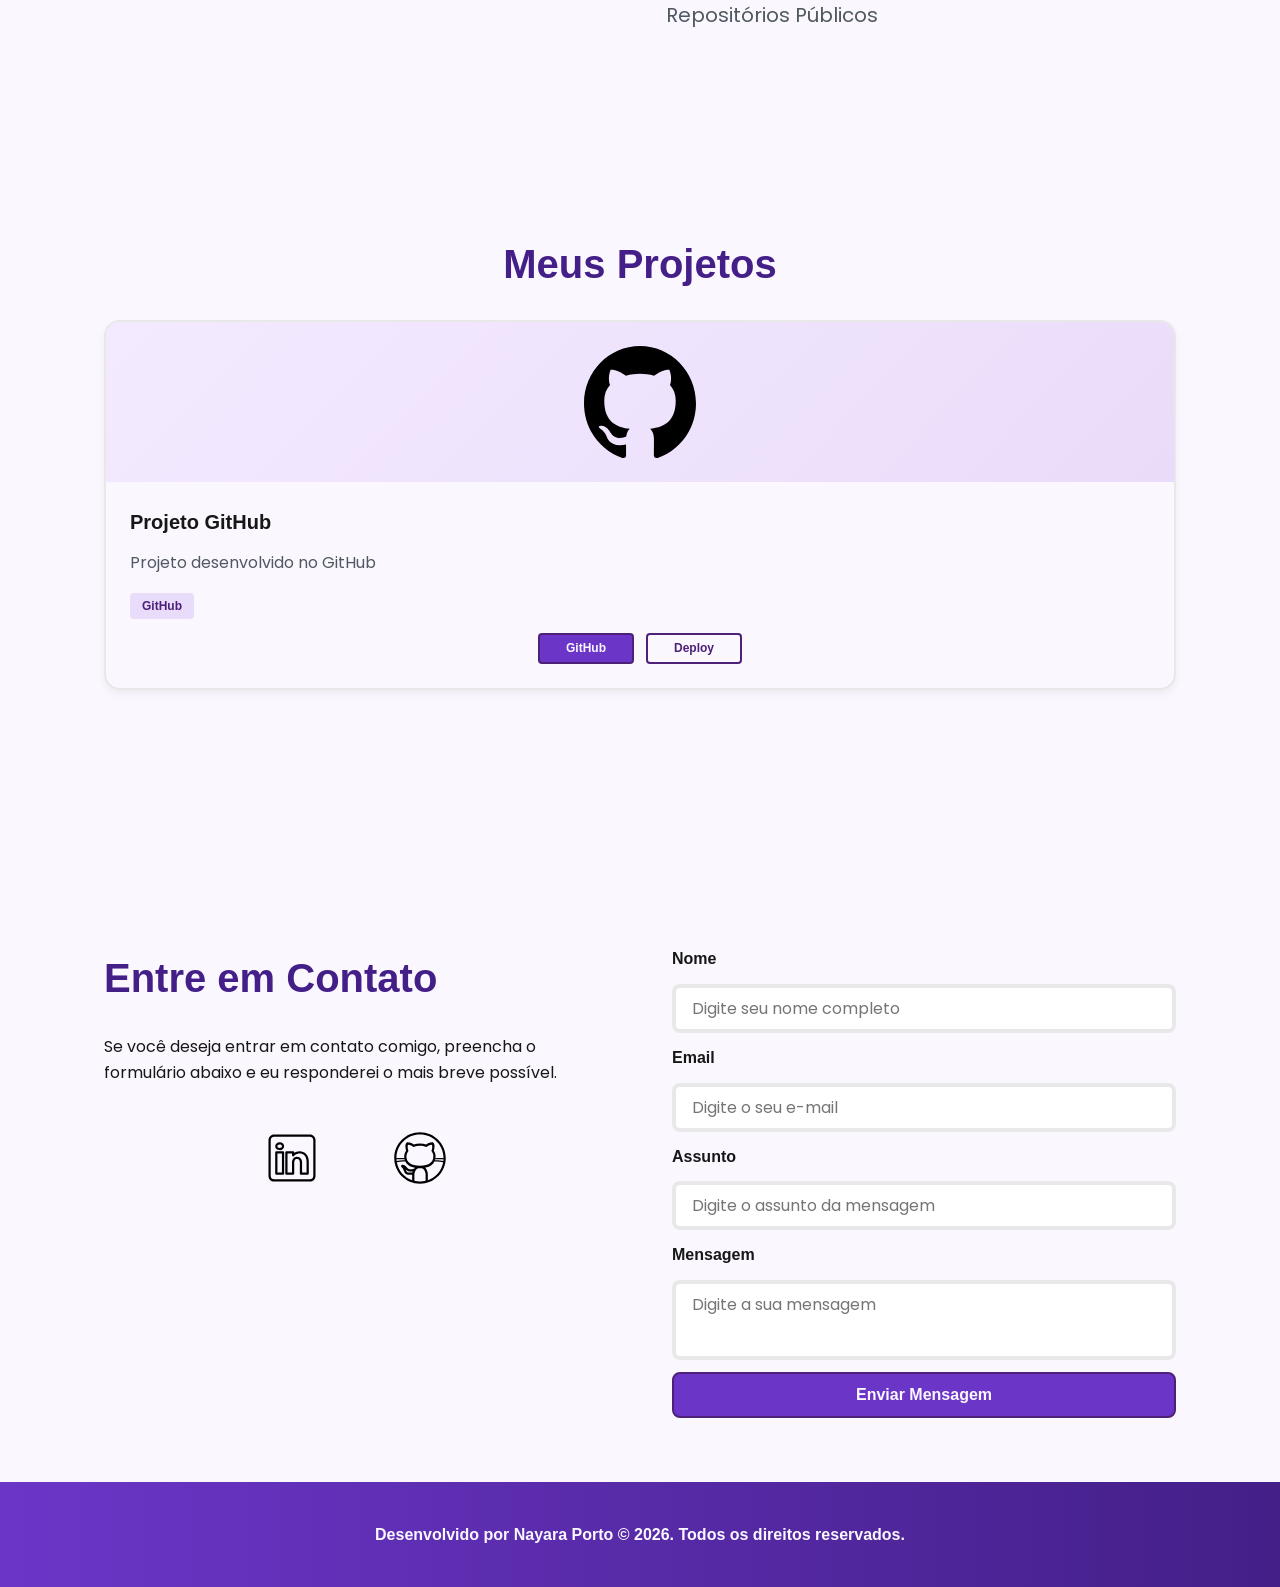
==== commit 1e42a775: "📱 Design:  Implementação da Responsividade das Páginas" ====
--- a/index.html
+++ b/index.html
@@ -50,7 +50,7 @@
         <section id="hero" class="section-container hero-container">
 
             <!-- Boas Vindas -->
-            <article>
+            <article class="hero-content">
                 <span>👋 Olá, eu sou a Nayara</span>
                 <h1>Desenvolvedora Full Stack</h1>
                 <p>Transformando ideias em experiências digitais incríveis.</p>
@@ -175,7 +175,7 @@
         <section id="contact" class="section-container contact-container">
 
             <!-- Redes Sociais -->
-            <article>
+            <article class="contact-info">
                 <h2>Entre em Contato</h2>
                 <p>Se você deseja entrar em contato comigo, preencha o formulário abaixo e eu responderei o mais breve
                     possível.</p>
--- a/assets/css/styles.css
+++ b/assets/css/styles.css
@@ -272,6 +272,15 @@
     gap: var(--spacing-md);
 }
 
+.about-content h2,
+.projects-container h2,
+.contact-info h2 {
+    margin-bottom: var(--spacing-md);
+    font-size: var(--text-3xl);
+    font-weight: 700;
+    color: var(--purple-800);
+}
+
 .about-content span {
     font-size: var(--text-xl);
     font-weight: 700;
@@ -554,12 +563,201 @@
 .success-icon img {
     width: 6rem;
     height: 6rem;
-    filter: brightness (0) 
-            saturate (100%) 
-            invert(11%) 
-            sepia (69%) 
-            saturate (3759%) 
-            hue-rotate(256deg) 
-            brightness (101%) 
-            contrast(96%);
+    filter: brightness (0) saturate (100%) invert(11%) sepia (69%) saturate (3759%) hue-rotate(256deg) brightness (101%) contrast(96%);
+}
+
+/* Responsividade Tablet */
+@media screen and (max-width: 1024px) {
+    .section-container {
+        padding: var(--spacing-lg) var(--spacing-md);
+    }
+
+    .section-container h1 {
+        font-size: var(--text-3xl);
+    }
+
+    .section-container h2 {
+        font-size: var(--text-2xl);
+    }
+
+    .section-container p {
+        font-size: var(--text-base);
+    }
+
+    .section-container span {
+        font-size: var(--text-lg);
+    }
+
+    #titulo {
+        font-size: var(--text-xl);
+    }
+
+    .success-content h1 {
+        font-size: var(--text-3xl);
+    }
+
+    .success-content h2 {
+        font-size: var(--text-lg);
+    }
+
+    @media screen and (max-width: 768px) {
+        .menu-list{
+            display: none;
+        }
+    }
+
+    /* Responsividade Tablet Hero */
+    .hero-container {
+        flex-direction: column-reverse;
+        gap: var(--spacing-lg);
+        min-height: 60vh;
+        text-align: center;
+    }
+
+    .hero-content,
+    .hero-image {
+        width: 90%;
+    }
+
+    .hero-image img {
+        object-fit: cover;
+    }
+
+    .buttons-container {
+        justify-content: center;
+        width: 100%;
+    }
+
+    .hero-container .botao,
+    .hero-container .botao-outline {
+        padding: 0.75rem;
+        font-size: var(--text-base);
+        white-space: nowrap;
+    }
+
+    /* Responsividade Tablet About */
+    .about-container{
+        flex-direction: column;
+        gap: var(--spacing-lg);
+        margin: var(--spacing-lg);
+        padding: var(--spacing-lg);
+    }
+
+    .about-image {
+        display: flex;
+        flex: 1;
+        justify-content: center;
+        width: 100%;
+    }
+
+    .about-image img {
+        max-width: 16rem;
+        width: 100%;
+    }
+
+    .about-content {
+        width: 100%;
+    }
+
+    .about-buttons-data {
+        display: flex;
+        flex-direction: column;
+        gap: var(--spacing-md);
+        align-items: stretch;
+    }
+
+    .about-buttons-data .botao {
+        margin-right: 0;
+    }
+
+    .data-container {
+        justify-content: center;
+        width: 100%;
+    }
+
+    /* Responsividade Tablet Projects */
+    .projects-container {
+        margin: var(--spacing-sm) var(--spacing-lg);
+    }
+
+    .projects-swipper{
+        margin: 0;
+        padding: var(--spacing-sm) var(--spacing-lg) 2.5rem;
+    }
+
+    .project-card {
+        width: 100%;
+        height: 30rem;
+        min-height: 30rem;
+        max-height: 30rem;
+        max-width: 100%;
+    }
+
+    .project-content {
+        display: flex;
+        flex-direction: column;
+        justify-content: space-between;
+        height: 100%;
+    }
+
+    .project-content p {
+        display: flex;
+        flex: 1;
+        overflow: hidden;
+    }
+
+    .project-tags {
+        min-height: 2.5rem;
+        align-items: center;
+    }
+
+    .swiper-wrapper {
+        align-items: stretch;
+    }
+
+    .swiper-slide {
+        display: flex;
+        justify-content: center;
+        align-items: stretch;
+        height: auto;
+    }
+
+    .swiper-button-next,
+    .swiper-button-prev {
+        display: none;
+    }
+
+    /* Responsividade Tablet Contacts */
+    .contact-container {
+        grid-template-columns: 1fr;
+        gap: var(--spacing-lg);
+        width: 90%;
+        margin: 0 auto;
+    }
+
+    /* responsividade Tablet Success */
+    .success-container {
+        padding: var(--spacing-xl) var(--shadow-md);
+        min-height: calc(100vh - 10rem);
+    }
+
+    .success-content {
+        gap: var(--spacing-lg);
+        max-width: 35rem;
+    }
+
+    .success-icon {
+        width: 6rem;
+        height: 6rem;
+    }
+
+    .success-icon img {
+        width: 5rem;
+        height: 5rem;
+    }
+}
+
+/* Responsividade Celular */
+@media screen and (max-width: 480px) {
+
 }
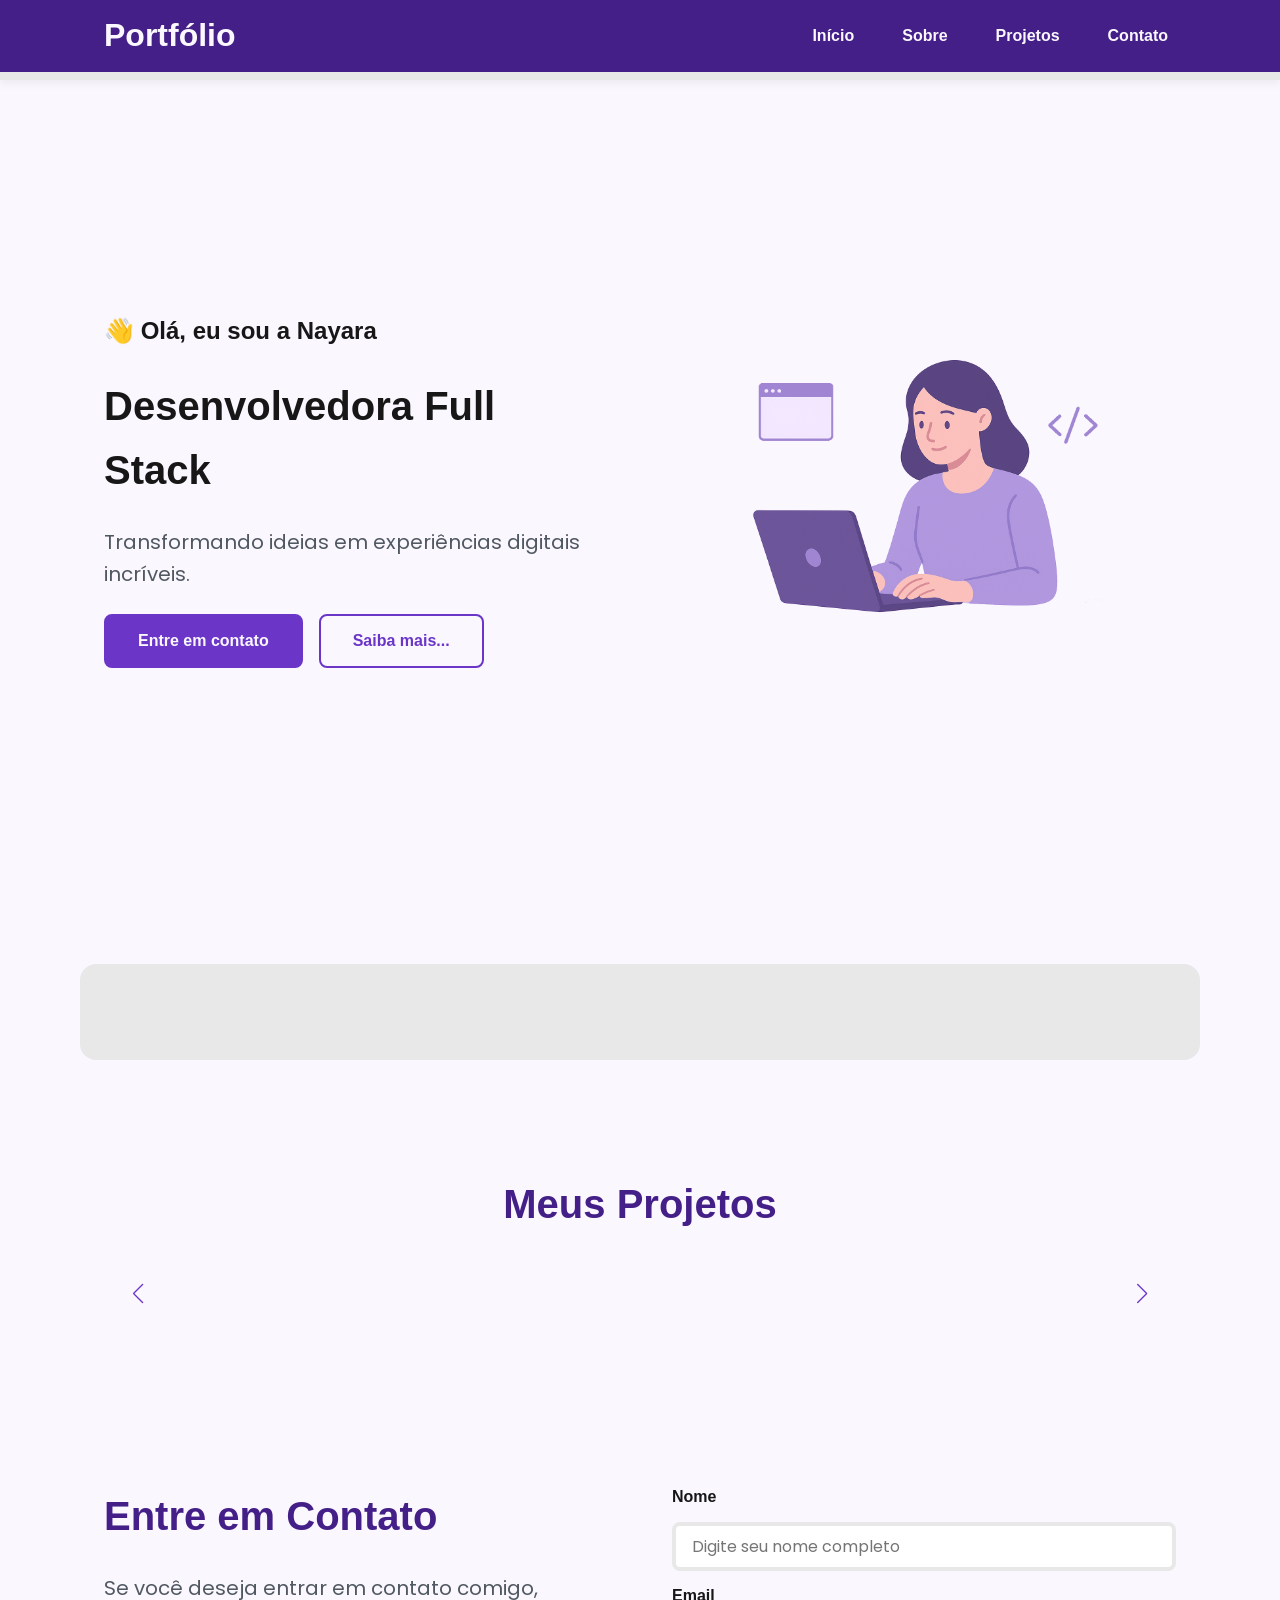
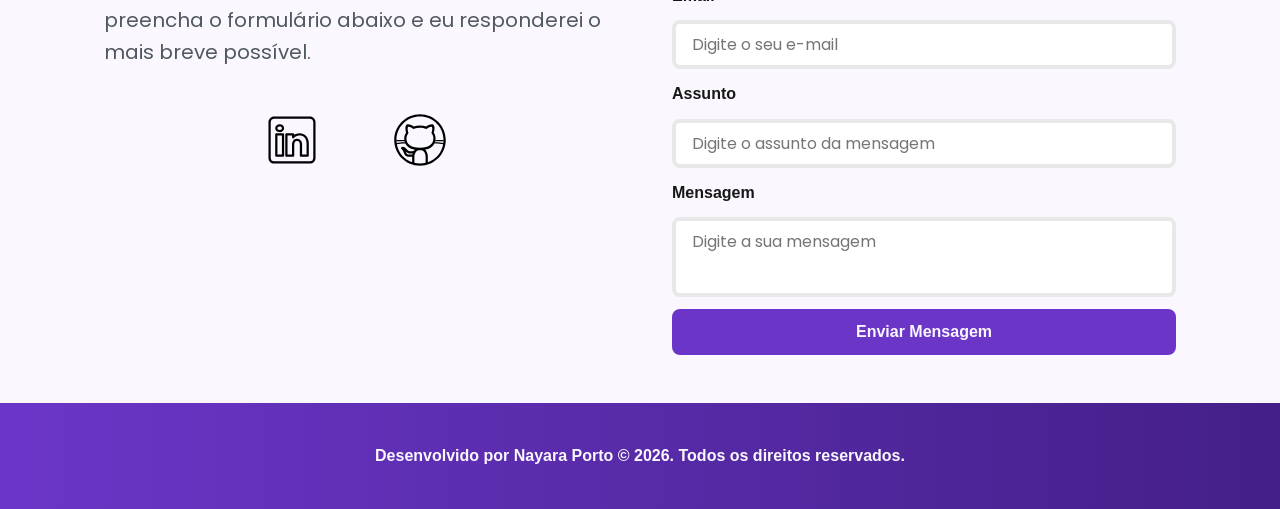
==== commit aef2ad9a: "✨ feat: Implementação do Carrossel e API do GitHub" ====
--- a/index.html
+++ b/index.html
@@ -19,6 +19,10 @@
     <meta name="robots" content="index, follow">
 
     <link rel="icon" type="image/svg+xml" href="./assets/img/favicon.svg">
+
+    <!-- SWIPER CSS -->
+    <link rel="stylesheet" href="https://cdn.jsdelivr.net/npm/swiper@11/swiper-bundle.min.css">
+
 
     <!-- CSS principal da Página -->
     <link rel="stylesheet" href="./assets/css/styles.css">
@@ -70,49 +74,6 @@
 
         <!-- Seção Sobre Mim -->
         <section id="about" class="section-container about-container">
-
-            <!-- Imagem da Seção Sobre -->
-            <figure class="about-image">
-                <img src="assets/img/avatar_dev_woman.svg" alt="Foto - Perfil do autor do site" >
-            </figure>
-
-            <!-- Conteúdo da Seção Sobre -->
-            <article class="about-content">
-                <h2>Sobre Mim</h2>
-                <p>lorem ipsum dolor sit amet, consectetur adipiscing elit. Sed do eiusmod tempor incididunt ut labore
-                    et dolore magna aliqua
-                </p>
-                <p>Mussum Ipsum, cacilds vidis litro abertis. Quem num gosta di mim que vai caçá sua turmis! Interagi no
-                    mé, cursus quis, vehicula ac nisi. Praesent vel viverra nisi. Mauris aliquet nunc non turpis
-                    scelerisque, eget. Suco de cevadiss deixa as pessoas mais interessantis.</p>
-
-                <!-- Links (GitHub + Cúrriculo) -->
-                <div class="about-button-data">
-
-                    <!-- Links -->
-                    <div class="buttons-container">
-                        <a href="#" target="_blank" class="botao">GitHub</a>
-                        <a href="#" target="_blank" class="botao-outline">Currículo</a>
-                    </div>
-
-                    <!-- Dados - repositório GitHub -->
-                    <div class="data-container">
-
-                        <!-- Número de Seguidores -->
-                        <div class="data-item">
-                            <span class="data-number">100+</span>
-                            <p class="data-label">Seguidores</p>
-                        </div>
-
-                        <!-- Número de Repositórios Públicos -->
-                        <div class="data-item">
-                            <span class="data-number">10</span>
-                            <p class="data-label">Repositórios Públicos</p>
-                        </div>
-
-                    </div>
-                </div>
-            </article>
         </section>
 
         <section id="projects" class="section-container projects-container">
@@ -121,45 +82,6 @@
             <!-- Swiper Container -->
             <div class="swiper projects-swiper">
                 <div class="swiper-wrapper">
-
-                    <div class="swiper-slide">
-
-                        <article class="project-card">
-
-                            <!-- Ícone da Tecnologia padrão do projeto -->
-                            <figure class="project-image">
-                                <img src="./assets/icons/languages/github.svg" alt="Ícone do GitHub">
-                            </figure>
-
-                            <!-- Conteúdo do Projeto -->
-                            <div class="project-content">
-
-                                <h3>Projeto GitHub</h3>
-                                <p>Projeto desenvolvido no GitHub</p>
-
-                                <!-- Tags do Projeto -->
-                                <div class="project-tags">
-                                    <span class="tag">GitHub</span>
-                                </div>
-
-                                <!-- Links do Projeto -->
-                                <div class="project-buttons">
-                                    <a href="#" target="_blank" class="botao botao-sm">
-                                        GitHub
-                                    </a>
-                                    <a href="#" target="_blank" class="botao-outline botao-sm">
-                                        Deploy
-                                    </a>
-                                </div>
-
-                            </div>
-
-                        </article>
-
-                    </div>
-
-                </div>
-
             </div>
 
             <!-- Botões de Navegação -->
@@ -191,28 +113,31 @@
                 </div>
             </article>
             <!-- Formulário de Contato -->
-            <form id="formulario">
+            <form id="formulario" action="https://formsubmit.co/7e771bcecd041b0f8b189459cb63c771" method="POST">
+
+                <input type="hidden" name="_next" value="http://localhost:5500/success.html">
+                <input type="hidden" name="captcha" value="false">
 
                 <label for="nome">Nome</label>
                 <input type="text" id="nome" name="nome" required placeholder="Digite seu nome completo">
                 <span id="nome-error"></span>
-                
+
                 <label for="email">Email</label>
                 <input type="email" id="email" name="email" required placeholder="Digite o seu e-mail">
                 <span id="erro-email"></span>
-                
+
                 <label for="assunto">Assunto</label>
                 <input type="text" id="assunto" name="assunto" required placeholder="Digite o assunto da mensagem">
                 <span id="erro-assunto"></span>
-                
+
                 <label for="mensagem">Mensagem</label>
                 <textarea id="mensagem" name="mensagem" required placeholder="Digite a sua mensagem"></textarea>
                 <span id="erro-mensagem"></span>
-                
+
                 <button type="submit" class="botao">Enviar Mensagem</button>
 
             </form>
-            
+
         </section>
 
     </main>
@@ -222,6 +147,12 @@
         Desenvolvido por Nayara Porto &copy; 2026. Todos os direitos reservados.
     </footer>
 
+    <script
+    src="https://cdn.jsdelivr.net/npm/swiper@11/swiper-bundle.min.js">
+</script>
+
+<script src="./assets/js/script.js"></script>
+
 </body>
 
 </html>
--- a/assets/css/styles.css
+++ b/assets/css/styles.css
@@ -1,12 +1,13 @@
+/* Reset do Navegador */
 * {
-    margin: 0;
-    padding: 0;
-    box-sizing: border-box;
-    font-family: 'Poppins', sans-serif;
-    font-weight: 400;
-    text-decoration: none;
-    outline: none;
-}
+  margin: 0;
+  padding: 0;
+  box-sizing: border-box;
+  font-family: 'Poppins', sans-serif;
+  font-weight: 400;
+  text-decoration: none;
+  outline: none;
+}    
 
 /* Variáveis */
 :root {
@@ -64,212 +65,224 @@
     --transition-default: all 0.3s ease;
 }
 
+/* Configurações Básicas */
+
 html {
-    scroll-behavior: smooth;
+  scroll-behavior: smooth;
 }
 
 body {
-    display: flex;
-    flex-direction: column;
-    min-height: 100vh;
-    background-color: var(--white);
-    line-height: 1.6;
-    color: var(--black);
+  display: flex;
+  flex-direction: column;
+  min-height: 100vh;
+  background-color: var(--white);
+  line-height: 1.6;
+  color: var(--black);
 }
 
 main {
-    flex: 1;
-}
+  flex: 1;
+}
+
+/* Seções - Base Comum */
 
 .section-container {
-    max-width: 70rem;
-    margin: 0 auto;
-    padding: var(--spacing-xl) var(--spacing-md);
-    scroll-margin-top: 6rem;
+  max-width: 70rem;
+  margin: 0 auto;
+  padding: var(--spacing-xl) var(--spacing-md);
+  scroll-margin-top: 6rem;
 }
 
 /* Botões */
 
 .buttons-container {
-    display: flex;
-    gap: var(--spacing-sm);
+  display: flex;
+  gap: var(--spacing-sm);
 }
 
 .botao,
 .botao-outline {
-    display: inline-block;
-    padding: 0.75rem 2rem;
-    border: 0.15rem solid transparent;
-    border-radius: var(--radius-md);
-    font-size: var(--text-base);
-    font-weight: 600;
-    text-align: center;
-    cursor: pointer;
-    transition: var(--transition-default);
+  display: inline-block;
+  padding: 0.75rem 2rem;
+  border: 0.15rem solid transparent;
+  border-radius: var(--radius-md);
+  font-size: var(--text-base);
+  font-weight: 600;
+  text-align: center;
+  cursor: pointer;
+  transition: var(--transition-default);
 }
 
 .botao {
-    border-color: var(--purple-700);
-    background-color: var(--purple-500);
-    color: var(--white);
+  border-color: var(--purple-500);
+  background-color: var(--purple-500);
+  color: var(--white);
 }
 
 .botao:hover {
-    border-color: var(--purple-800);
-    background-color: var(--purple-700);
-    box-shadow: var(--shadow-md);
-    box-shadow: var(--shadow-md);
-    transform: translateY(-0.25rem);
+  border-color: var(--purple-800);
+  background-color: var(--purple-800);
+  box-shadow: var(--shadow-md);
+  transform: translateY(-0.25rem);
 }
 
 .botao-outline {
-    border-color: var(--purple-700);
-    background-color: transparent;
-    color: var(--purple-700);
+  border-color: var(--purple-500);
+  background-color: transparent;
+  color: var(--purple-500);
 }
 
 .botao-outline:hover {
-    border-color: var(--purple-700);
-    background-color: var(--purple-500);
-    color: var(--white);
-    transform: translateY(-0.25rem);
+  border-color: var(--purple-500);
+  background-color: var(--purple-500);
+  color: var(--white);
+  transform: translateY(-0.25rem);
 }
 
 /* Botões pequenos - Card Projetos */
 
 .botao.botao-sm,
-
 .botao-outline.botao-sm {
-    min-width: 6rem;
-    padding: 0.25rem var(--spacing-sm);
-    border-width: 0.125rem;
-    border-radius: 0.25rem;
-    font-size: var(--text-sm);
+  min-width: 6rem;
+  padding: 0.25rem var(--spacing-sm);
+  border-width: 0.125rem;
+  border-radius: 0.25rem;
+  font-size: var(--text-sm);
 }
 
 /* Seção Header - Cabeçalho e Menu */
 
 header {
-    position: sticky;
-    top: 0;
-    z-index: 1000;
-    width: 100%;
-    height: 5rem;
-    border-bottom: var(--spacing-xs) solid var(--gray-200);
-    box-shadow: var(--purple-800);
-    background-color: var(--purple-800);
+  position: sticky;
+  top: 0;
+  z-index: 1000;
+  width: 100%;
+  height: 5rem;
+  border-bottom: var(--spacing-xs) solid var(--gray-200);
+  box-shadow: var(--shadow-sm);
+  background-color: var(--purple-800);
 }
 
 header a {
-    font-weight: 600;
-    color: var(--white);
-    transition: color 0.3s ease;
+  font-weight: 600;
+  color: var(--white);
+  transition: color 0.3s ease;
 }
 
 header a:hover {
-    color: var(--purple-100);
+  color: var(--purple-100);
 }
 
 #titulo {
-    font-size: var(--text-2xl);
-    font-weight: 700;
+  font-size: var(--text-2xl);
+  font-weight: 700;
 }
 
 .menu-content {
-    display: flex;
-    justify-content: space-between;
-    align-items: center;
-    max-width: 70rem;
-    height: 100%;
-    margin: 0 auto;
-    padding: 0 var(--spacing-md);
+  display: flex;
+  justify-content: space-between;
+  align-items: center;
+  max-width: 70rem;
+  height: 100%;
+  margin: 0 auto;
+  padding: 0 var(--spacing-md);
 }
 
 .menu-list {
-    display: flex;
-    gap: var(--spacing-lg);
-    list-style: none;
+  display: flex;
+  gap: var(--spacing-lg);
+  list-style: none;
 }
 
 .menu-list a {
-    padding: var(--spacing-xs);
-}
+  padding: var(--spacing-xs);
+}
+
+/* Seção Hero */
 
 .hero-container {
-    display: flex;
-    align-items: center;
-    gap: var(--spacing-2xl);
-    min-height: calc(100vh - 5rem);
+  display: flex;
+  align-items: center;
+  gap: var(--spacing-2xl);
+  min-height: calc(100vh - 5rem);
 }
 
 .hero-content {
-    display: flex;
-    flex-direction: column;
-    flex: 1;
-    gap: var(--spacing-md);
+  display: flex;
+  flex: 1;
+  flex-direction: column;
+  gap: var(--spacing-md);
+
 }
 
 .hero-content span {
-    font-size: var(--text-xl);
-    font-weight: 700;
+  font-size: var(--text-xl);
+  font-weight: 700;
 }
 
 .hero-content h1 {
-    font-size: var(--text-3xl);
-    font-weight: 700;
-}
-
-/* Configurando todos os Paragrafos */
+  font-size: var(--text-3xl);
+  font-weight: 700;
+}
+
 .hero-content p,
 .about-content p,
-.contact-content p {
-    font-size: var(--text-lg);
-    color: var(--gray-400);
+.contact-info p {
+  font-size: var(--text-lg);
+  color: var(--gray-400);
 }
 
 .hero-image {
-    display: flex;
-    justify-content: center;
-    flex: 1;
+  display: flex;
+  flex: 1;
+  justify-content: center;
 }
 
 .hero-image img {
-    width: 100%;
-    max-width: 100%;
-    border-radius: var(--radius-xl);
+  width: 100%;
+  max-width: 100%;
+  border-radius: var(--radius-xl);
 }
 
 /* Animação Flutuante */
 @keyframes float {
-
-    0%,
-    100% {
-        transform: translateY(0);
-    }
-
-    50% {
-        transform: translateY(-1.25rem);
-    }
+  
+  0%,
+  100% {
+    transform: translateY(0);
+  }
+
+  50% {
+    transform: translateY(-1.25rem);
+  }
+
 }
 
 /* Usa animação */
 .float-animation {
-    animation: float 3s ease-in-out infinite;
+  animation: float 3s ease-in-out infinite;
 }
 
 /* About */
+
 .about-container {
     display: flex;
     align-items: center;
     gap: var(--spacing-2xl);
-    min-height: calc(100vh - 5rem);
-}
-
-.about-content {
-    display: flex;
-    flex-direction: column;
-    flex: 1;
-    gap: var(--spacing-md);
+    margin: var(--spacing-2xl) auto;
+    border-radius: var(--radius-lg);
+    background-color: var(--gray-200);
+}
+
+.about-image {
+    flex: 0 0 17.5rem;
+}
+
+.about-image img {
+    width: 100%;
+    border: 0.35rem solid var(--purple-500);
+    border-radius: var(--radius-full);
+    box-shadow: var(--shadow-lg);
 }
 
 .about-content h2,
@@ -281,112 +294,146 @@
     color: var(--purple-800);
 }
 
-.about-content span {
+.about-content p {
+    margin-bottom: var(--spacing-sm);
+    text-align: justify;
+}
+
+.about-buttons-data {
+    display: flex;
+    justify-content: space-between;
+    align-items: center;
+    gap: var(--spacing-lg);
+    margin-top: var(--spacing-lg);
+}
+
+.about-buttons-data .botao {
+    margin-right: auto;
+}
+
+.data-container {
+    display: flex;
+    gap: var(--spacing-lg);
+    margin-top: 0;
+}
+
+.data-item {
+    display: flex;
+    flex-direction: column;
+    align-items: center;
+}
+
+.data-number {
     font-size: var(--text-xl);
     font-weight: 700;
-}
-
-.about-content h1 {
-    font-size: var(--text-3xl);
-    font-weight: 700;
+    text-align: center;
+    color: var(--purple-500);
+}
+
+.data-label {
+    font-size: var(--text-base);
+    text-align: center;
+    color: var(--gray-400);
 }
 
 /* Projects */
+
 .projects-container {
-    scroll-margin-top: 3rem;
-    margin: var(--spacing-2xl) auto;
-    text-align: center;
-}
-
-.projects-swipper {
-    position: relative;
-    width: 100%;
-    padding: var(--spacing-sm) var(--spacing-xl) var(--spacing-2xl) var(--spacing-xl);
-    overflow: hidden;
+  scroll-margin-top: 3rem;
+  margin: var(--spacing-2xl) auto; 
+  text-align: center;
+}
+
+.projects-swiper {
+  position: relative;
+  width: 100%;
+  padding: var(--spacing-sm) var(--spacing-xl) var(--spacing-xl);
+  overflow: hidden;
 }
 
 /* Card Projetos */
+
 .project-card {
-    display: flex;
-    flex-direction: column;
-    width: 100%;
-    height: 100%;
-    border: 0.15rem solid var(--gray-200);
-    border-radius: var(--radius-lg);
-    background-color: var(--white);
-    box-shadow: var(--shadow-sm);
-    overflow: hidden;
-    transition: var(--transition-default);
+  display: flex;
+  flex-direction: column;
+  width: 100%;
+  height: 100%;
+  border: 0.15rem solid var(--gray-200);
+  border-radius: var(--radius-lg);
+  background-color: var(--white);
+  box-shadow: var(--shadow-sm);
+  overflow: hidden;
+  transition: var(--transition-default);
 }
 
 .project-card:hover {
-    box-shadow: var(--spacing-lg);
+  box-shadow: var(--shadow-lg);
 }
 
 .project-image {
-    display: flex;
-    justify-content: center;
-    align-items: center;
-    width: 100%;
-    height: 10rem;
-    overflow: hidden;
-    background: linear-gradient(135deg, var(--purple-50) 0%, var(--purple-100) 100%);
+  display: flex;
+  justify-content: center;
+  align-items: center;
+  width: 100%;
+  height: 10rem;
+  background: linear-gradient(135deg, var(--purple-50) 0%, var(--purple-100) 100%);
 }
 
 .project-image img {
-    width: 75%;
-    height: 75%;
-    max-width: 7rem;
-    max-height: 7rem;
-    object-fit: contain;
-    transition: transform 0.3s ease;
+  width: 75%;
+  height: 75%;
+  max-width: 7rem;
+  max-height: 7rem;
+  object-fit: contain;
+  transition: transform 0.3s ease;
 }
 
 .project-content {
-    display: flex;
-    flex-direction: column;
-    flex: 1;
-    padding: var(--spacing-md);
-    text-align: left;
+  display: flex;
+  flex: 1;
+  flex-direction: column;
+  padding: var(--spacing-md);
+  text-align: left;
 }
 
 .project-content h3 {
-    font-size: var(--text-lg);
-    font-weight: 700;
-    margin-bottom: 0.75rem;
+  margin-bottom: 0.75rem;
+  font-size: var(--text-lg);
+  font-weight: 700;
 }
 
 .project-content p {
-    flex: 1;
-    font-size: var(--text-base);
-    color: var(--gray-400);
-    margin-bottom: var(--spacing-sm);
-}
-
-.project-tag {
-    display: flex;
-    flex-wrap: wrap;
-    gap: var(--spacing-xs);
+  flex: 1;
+  margin-bottom: var(--spacing-sm);
+  font-size: var(--text-base);
+  color: var(--gray-400)
+}
+
+.project-tags {
+  display: flex;
+  flex-wrap: wrap;
+  gap: var(--spacing-xs)
 }
 
 .tag {
-    padding: 0.375rem 0.75rem;
-    border-radius: var(--radius-sm);
-    background-color: var(--purple-100);
-    font-size: var(--text-sm);
-    font-weight: 600;
-    color: var(--purple-700);
+  padding: 0.375rem 0.75rem;
+  border-radius: var(--radius-sm);
+  background-color: var(--purple-100);
+  font-size: var(--text-sm);
+  font-weight: 600;
+  color: var(--purple-800);
 }
 
 .project-buttons {
-    display: flex;
-    justify-content: center;
-    align-items: center;
-    gap: 0.75rem;
-    margin-top: var(--spacing-sm);
+  display: flex;
+  justify-content: center;
+  align-items: center;
+  gap: 0.75rem;
+  margin-top: var(--spacing-sm);
 }
 
 /* Configuração do Swiper */
+
 .swiper-wrapper {
     align-items: stretch;
 }
@@ -428,88 +475,98 @@
     background-color: var(--purple-500);
 }
 
-/* Seção de Contatos */
+/* Seção de Contato */
+
 .contact-container {
-    display: grid;
-    grid-template-columns: 1fr 1fr;
-    gap: var(--spacing-2xl);
-    padding-bottom: var(--spacing-2xl);
+  display: grid;
+  grid-template-columns: 1fr 1fr;
+  gap: var(--spacing-2xl);
 }
 
 /* Redes Sociais */
-.contact-info h2 {
-    margin-bottom: var(--spacing-md);
-}
-
-.contact-info p {
-    margin-bottom: var(--spacing-lg);
+
+.contact-info h2{
+  margin-bottom: var(--spacing-md);
+}
+
+.contact-info p{
+  margin-bottom: var(--spacing-lg);
 }
 
 .social-container {
-    display: flex;
-    justify-content: center;
-    gap: var(--spacing-xl);
+  display: flex;
+  justify-content: center;
+  gap: var(--spacing-xl);
 }
 
 .social-icon {
-    width: 5rem;
-    height: 5rem;
-    padding: 0.75rem;
-    border-radius: var(--radius-md);
-    transition: var(--transition-default);
-}
-
-.social-icon img {
-    width: 100%;
-    filter: brightness(0) saturate(100%);
-    transition: var(--transition-default);
+  width: 5rem;
+  height: 5rem;
+  padding: 0.75rem;
+  border-radius: var(--radius-md);
+  transition: var(--transition-default);
+}
+
+.social-icon img{
+  width: 100%;
+  filter: brightness(0) saturate(100%);
+  transition: filter 0.3s ease;
 }
 
 .social-icon img:hover {
-    filter: brightness(0) saturate(100%) invert(42%) sepia(93%) saturate(1352%) hue-rotate(243deg) brightness(79%) contrast(91%);
-}
-
-/* Formulário de Contato*/
+  filter: brightness(0) 
+          saturate(100%) 
+          invert(42%) 
+          sepia(93%) 
+          saturate(1352%) 
+          hue-rotate(243deg) 
+          brightness(79%) 
+          contrast(91%);
+}
+
+/* Formulário de Contato */
+
 form {
-    display: flex;
-    flex-direction: column;
-    gap: 0.75rem;
+  display: flex;
+  flex-direction: column;
+  gap: 0.75rem;
 }
 
 form label {
-    font-weight: 600;
-    font-size: var(--text-base);
+  font-size: var(--text-base);
+  font-weight: 600;
 }
 
 form input,
 form textarea {
-    width: 100%;
-    padding: 0.5rem var(--spacing-sm);
-    border: 0.25rem solid var(--gray-200);
-    border-radius: var(--radius-md);
-    font-family: inherit;
-    font-size: var(--text-base);
-    transition: border-color 0.3s ease;
+  width: 100%;
+  padding: 0.5rem var(--spacing-sm);
+  border: 0.25rem solid var(--gray-200);
+  border-radius: var(--radius-md);
+  font-family: inherit;
+  font-size: var(--text-base);
+  transition: border-color 0.3s ease;
 }
 
 form input:focus,
 form textarea:focus {
-    border-color: var(--purple-500);
-    outline: none;
+  border-color: var(--purple-500);
+  outline: none
 }
 
 form textarea {
-    resize: none;
-    min-height: 5rem;
+  min-height: 5rem;
+  resize: none;
 }
 
 form span {
-    margin-top: -0.75rem;
-    color: var(--error);
-    font-size: var(--text-sm);
+  margin-top: -0.75rem;
+  font-size: var(--text-sm);
+  color: var(--error);
 }
 
 /* Footer */
+
 footer {
     padding: 2.5rem;
     background: linear-gradient(to right, var(--purple-500), var(--purple-800));
@@ -518,15 +575,15 @@
     color: var(--white);
 }
 
-
-/* Página de Sucesso */
+/* Página Success */
+
 .success-container {
     display: flex;
     flex-direction: column;
+    justify-content: center;
     align-items: center;
-    justify-content: center;
     width: 100%;
-    min-height: var(--spacing-xl) var(--spacing-md);
+    min-height: calc(100vh - 12.5rem);
     padding: var(--spacing-xl) var(--spacing-md);
 }
 
@@ -563,15 +620,28 @@
 .success-icon img {
     width: 6rem;
     height: 6rem;
-    filter: brightness (0) saturate (100%) invert(11%) sepia (69%) saturate (3759%) hue-rotate(256deg) brightness (101%) contrast(96%);
-}
-
-/* Responsividade Tablet */
+    filter: brightness(0) 
+            saturate(100%) 
+            invert(11%) 
+            sepia(69%) 
+            saturate(3759%) 
+            hue-rotate(256deg) 
+            brightness(101%) 
+            contrast(96%);
+}
+
+/* ========================================
+   RESPONSIVIDADE - TABLETS (até 1024px)
+======================================== */
+
 @media screen and (max-width: 1024px) {
+   
+    /* Layout */
     .section-container {
         padding: var(--spacing-lg) var(--spacing-md);
     }
 
+    /* Tipografia */
     .section-container h1 {
         font-size: var(--text-3xl);
     }
@@ -580,7 +650,7 @@
         font-size: var(--text-2xl);
     }
 
-    .section-container p {
+    .section-container p  {
         font-size: var(--text-base);
     }
 
@@ -588,25 +658,27 @@
         font-size: var(--text-lg);
     }
 
-    #titulo {
-        font-size: var(--text-xl);
-    }
-
     .success-content h1 {
         font-size: var(--text-3xl);
     }
 
     .success-content h2 {
-        font-size: var(--text-lg);
-    }
-
-    @media screen and (max-width: 768px) {
-        .menu-list{
+        font-size: var(--text-lg); 
+    }
+
+    /* Header */
+    #titulo {
+        font-size: var(--text-xl); 
+    }
+
+    /* Header - Oculta menu em telas pequenas */
+    @media (max-width: 768px) {
+        .menu-list {
             display: none;
         }
     }
 
-    /* Responsividade Tablet Hero */
+    /* Hero */
     .hero-container {
         flex-direction: column-reverse;
         gap: var(--spacing-lg);
@@ -630,24 +702,24 @@
 
     .hero-container .botao,
     .hero-container .botao-outline {
-        padding: 0.75rem;
+        padding: 0.75rem 1.5rem;
         font-size: var(--text-base);
         white-space: nowrap;
     }
 
-    /* Responsividade Tablet About */
-    .about-container{
+    /* About */
+    .about-container {
         flex-direction: column;
-        gap: var(--spacing-lg);
+        gap: var(--spacing-md);
         margin: var(--spacing-lg);
         padding: var(--spacing-lg);
     }
 
     .about-image {
+        flex: 0 0 auto;
+        width: 100%;
         display: flex;
-        flex: 1;
         justify-content: center;
-        width: 100%;
     }
 
     .about-image img {
@@ -660,7 +732,6 @@
     }
 
     .about-buttons-data {
-        display: flex;
         flex-direction: column;
         gap: var(--spacing-md);
         align-items: stretch;
@@ -675,12 +746,12 @@
         width: 100%;
     }
 
-    /* Responsividade Tablet Projects */
+    /* Projects */
     .projects-container {
-        margin: var(--spacing-sm) var(--spacing-lg);
-    }
-
-    .projects-swipper{
+        margin: var(--spacing-lg) auto 0;
+    }
+
+    .projects-swiper {
         margin: 0;
         padding: var(--spacing-sm) var(--spacing-lg) 2.5rem;
     }
@@ -701,14 +772,13 @@
     }
 
     .project-content p {
-        display: flex;
         flex: 1;
         overflow: hidden;
     }
 
     .project-tags {
         min-height: 2.5rem;
-        align-items: center;
+        align-items: flex-start;
     }
 
     .swiper-wrapper {
@@ -727,7 +797,7 @@
         display: none;
     }
 
-    /* Responsividade Tablet Contacts */
+    /* Contact */
     .contact-container {
         grid-template-columns: 1fr;
         gap: var(--spacing-lg);
@@ -735,9 +805,9 @@
         margin: 0 auto;
     }
 
-    /* responsividade Tablet Success */
+    /* Success Page */
     .success-container {
-        padding: var(--spacing-xl) var(--shadow-md);
+        padding: var(--spacing-xl) var(--spacing-md);
         min-height: calc(100vh - 10rem);
     }
 
@@ -757,7 +827,217 @@
     }
 }
 
-/* Responsividade Celular */
+/* RESPONSIVIDADE - MOBILE (até 480px) */
+
 @media screen and (max-width: 480px) {
 
+    /* Layout */
+    .section-container {
+        padding: var(--spacing-md) var(--spacing-sm);
+    }
+
+    /* Tipografia Mobile */
+    .section-container h1 {
+        font-size: var(--text-xl);
+    }
+
+    .section-container h2 {
+        font-size: var(--text-xl);
+    }
+
+    .section-container p {
+        font-size: var(--text-base);
+    }
+
+    .section-container span {
+        font-size: var(--text-lg);
+    }
+
+    .success-content h1 {
+        font-size: var(--text-xl);
+    }
+
+    .success-content h2 {
+        font-size: var(--text-base);
+    }
+
+    /* Header */
+    #titulo {
+        font-size: var(--text-xl);
+    }
+
+    .menu-list {
+        display: none;
+    }
+
+    /* Hero */
+    .hero-container {
+        gap: var(--spacing-sm);
+    }
+
+    .hero-content {
+        gap: var(--spacing-xs);
+        width: 100%;
+    }
+
+    .buttons-container {
+        flex-direction: column;
+        gap: 0.75rem;
+        width: 100%;
+    }
+
+    .buttons-container .botao,
+    .buttons-container .botao-outline {
+        width: 100%;
+    }
+
+    .hero-container .botao,
+    .hero-container .botao-outline {
+        padding: 0.75rem 1rem;
+        font-size: var(--text-base);
+        white-space: nowrap;
+    }
+
+    .hero-image {
+        width: 100%;
+    }
+
+    .hero-image img {
+        max-width: 20rem;
+    }
+
+    /* About */
+    .about-container {
+        margin: var(--spacing-lg) 0.5rem;
+        padding: var(--spacing-md);
+    }
+
+    .about-image img {
+        max-width: 14rem;
+    }
+
+    .about-buttons-data .botao,
+    .about-buttons-data .botao-outline {
+        width: 100%;
+        padding: 0.75rem var(--spacing-lg);
+        font-size: var(--text-base);
+        text-align: center;
+    }
+
+    .data-number {
+        font-size: var(--text-lg);
+    }
+
+    .data-label {
+        font-size: var(--text-sm);
+    }
+
+    /* Projects */
+    .projects-container {
+        margin: var(--spacing-lg) auto 0;
+    }
+
+    .projects-swiper {
+        position: relative;
+        margin: 0;
+        padding: var(--spacing-sm) 0 2rem 0;
+        overflow: visible;
+    }
+
+    .project-card {
+        width: 100%;
+        height: 20rem;
+        max-width: 20rem;
+    }
+
+    .project-image {
+        height: 10rem;
+    }
+
+    .project-content {
+        padding: var(--spacing-md);
+    }
+
+    .project-content h3 {
+        font-size: var(--text-lg);
+    }
+
+    .project-content p {
+        font-size: var(--text-base);
+    }
+
+    /* Contact */
+    .contact-container {
+        width: 100%;
+    }
+
+    .contact-info p {
+        margin-bottom: var(--spacing-md);
+    }
+
+    .social-container {
+        flex-wrap: wrap;
+        gap: var(--spacing-lg);
+        margin-bottom: var(--spacing-xs);
+    }
+
+    .social-icon {
+        width: 4rem;
+        height: 4rem;
+    }
+
+    /* Formulário */
+    form {
+        gap: var(--spacing-sm);
+    }
+
+    form label {
+        font-size: var(--text-base);
+    }
+
+    form input,
+    form textarea {
+        padding: 0.75rem;
+        font-size: var(--text-base);
+    }
+
+    form button {
+        padding: 0.75rem var(--spacing-md);
+        font-size: var(--text-base);
+    }
+
+    /* Footer */
+    footer {
+        padding: var(--spacing-md) var(--spacing-sm);
+        font-size: var(--text-sm);
+    }
+    
+    /* Success Page */
+    .success-container {
+        padding: var(--spacing-lg) var(--spacing-sm);
+        min-height: calc(100vh - 8rem);
+    }
+
+    .success-content {
+        gap: var(--spacing-md);
+        max-width: 100%;
+        padding: 0 var(--spacing-sm);
+    }
+
+    .success-icon {
+        width: 5rem;
+        height: 5rem;
+    }
+
+    .success-icon img {
+        width: 4rem;
+        height: 4rem;
+    }
+
+    .success-content .botao {
+        width: 100%;
+        max-width: 20rem;
+        padding: 0.75rem var(--spacing-lg);
+    }
+
 }
